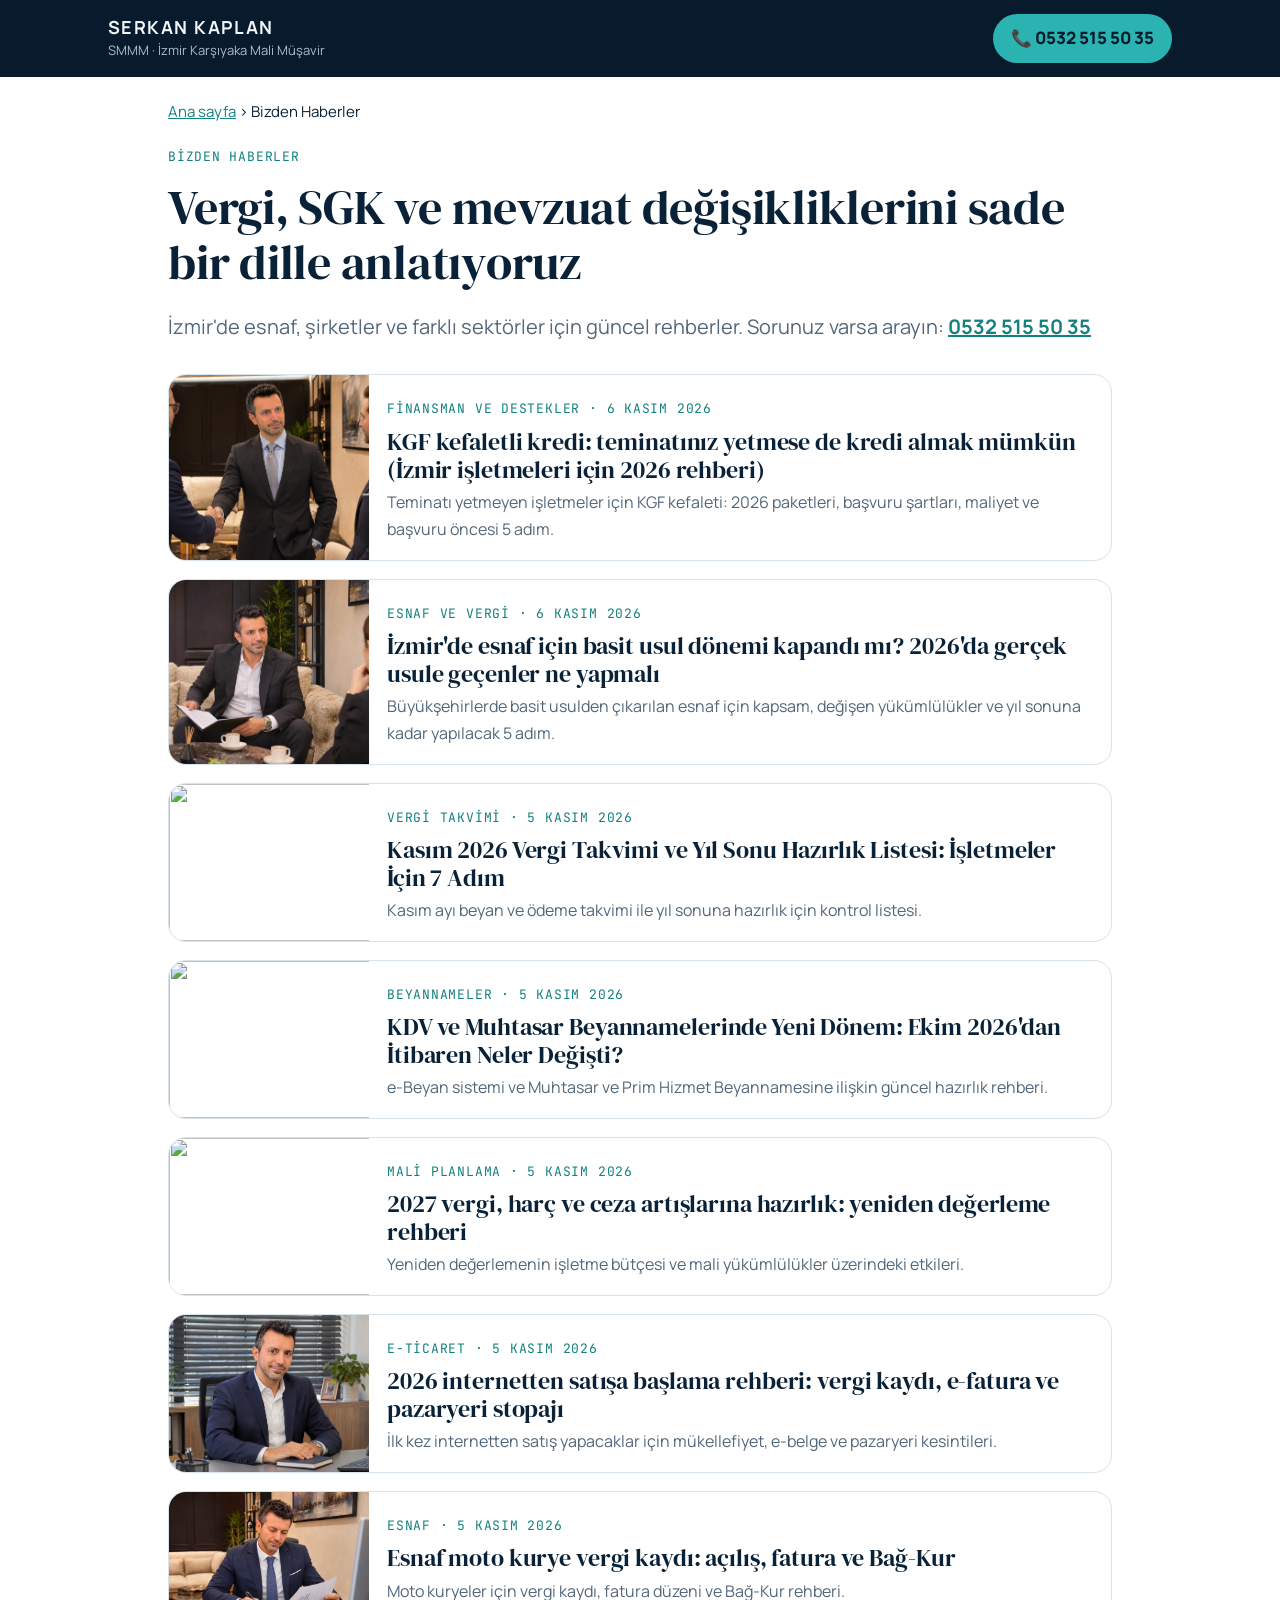
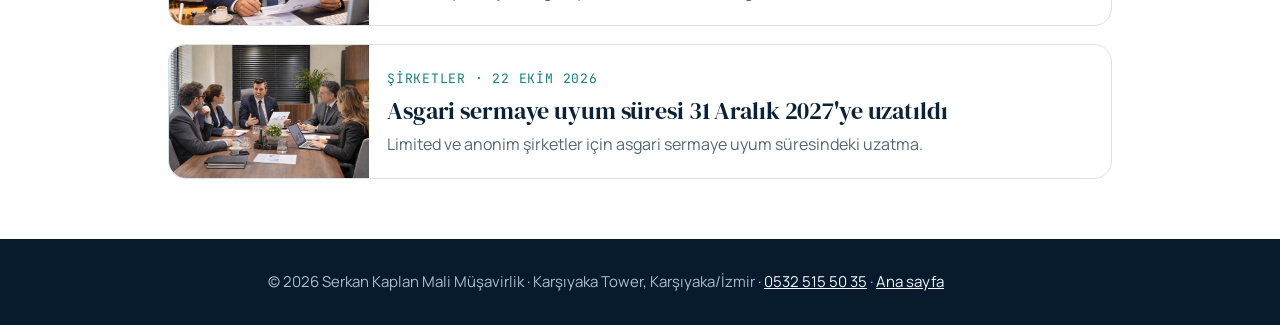
==== haberler/index.html @ acf25bf1 "Bizden Haberler: KGF kefaletli kredi yazısı, yazı üretici ve ana sayfa haber ızgarası otomasyonu Co-" ====
<!doctype html>
<html lang="tr">
<head>
<meta charset="utf-8">
<meta name="viewport" content="width=device-width,initial-scale=1">
<title>Bizden Haberler: Vergi, SGK ve Mevzuat Rehberleri | İzmir Mali Müşavir Serkan Kaplan</title>
<meta name="description" content="Karşıyaka mali müşavir SMMM Serkan Kaplan'dan esnaf, şirketler ve sektörler için güncel vergi, SGK ve mevzuat yazıları. Ücretsiz ön görüşme: 0532 515 50 35">
<link rel="canonical" href="https://smmmserkankaplan-cell.github.io/smmmserkankaplan/haberler/">
<meta name="robots" content="index,follow">
<meta name="theme-color" content="#071B2C">
<link rel="icon" href="../img/icon.png">
<link rel="preconnect" href="https://fonts.googleapis.com"><link rel="preconnect" href="https://fonts.gstatic.com" crossorigin>
<link rel="stylesheet" href="https://fonts.googleapis.com/css2?family=DM+Serif+Display&family=Manrope:wght@400;600;800&family=JetBrains+Mono:wght@400&display=swap">
<link rel="stylesheet" href="style.css">
</head>
<body>
<header class="top"><div class="wrap">
  <a class="brand" href="../"><b>SERKAN KAPLAN</b><small>SMMM · İzmir Karşıyaka Mali Müşavir</small></a>
  <a class="call" href="tel:+905325155035">📞 0532 515 50 35</a>
</div></header>
<main class="wrap" style="max-width:980px">
  <p style="margin-top:22px;font-size:15px"><a href="../">Ana sayfa</a> › Bizden Haberler</p>
  <span class="meta">Bizden Haberler</span>
  <h1>Vergi, SGK ve mevzuat değişikliklerini sade bir dille anlatıyoruz</h1>
  <p class="lead">İzmir'de esnaf, şirketler ve farklı sektörler için güncel rehberler. Sorunuz varsa arayın: <a href="tel:+905325155035"><b>0532 515 50 35</b></a></p>
<div class="list">
  <a class="card" href="kgf-kefaletli-kredi-izmir-isletmeler-2026.html"><img src="../img/haber-tokalasma.jpg" alt="" loading="lazy" width="1200" height="800"><div><span class="meta">Finansman ve destekler · <time datetime="2026-11-06">6 Kasım 2026</time></span><h3>KGF kefaletli kredi: teminatınız yetmese de kredi almak mümkün (İzmir işletmeleri için 2026 rehberi)</h3><p>Teminatı yetmeyen işletmeler için KGF kefaleti: 2026 paketleri, başvuru şartları, maliyet ve başvuru öncesi 5 adım.</p></div></a>
  <a class="card" href="basit-usulden-gercek-usule-gecis-izmir-esnaf-2026.html"><img src="../img/haber-gorusme.jpg" alt="" loading="lazy" width="1200" height="800"><div><span class="meta">Esnaf ve vergi · <time datetime="2026-11-06">6 Kasım 2026</time></span><h3>İzmir&#x27;de esnaf için basit usul dönemi kapandı mı? 2026&#x27;da gerçek usule geçenler ne yapmalı</h3><p>Büyükşehirlerde basit usulden çıkarılan esnaf için kapsam, değişen yükümlülükler ve yıl sonuna kadar yapılacak 5 adım.</p></div></a>
  <a class="card" href="https://serkan-kaplan.lemony-fern-1702.chatgpt.site/yazilar/kasim-2026-vergi-takvimi-ve-yil-sonu-hazirlik-listesi-isletmeler-icin-7-adim-ada47fbd"><img src="https://serkan-kaplan.lemony-fern-1702.chatgpt.site/media/cd315f5e-1f3e-420d-ad13-d73277f4f1a2.jpg" alt="" loading="lazy" width="1200" height="800"><div><span class="meta">Vergi takvimi · <time datetime="2026-11-05">5 Kasım 2026</time></span><h3>Kasım 2026 Vergi Takvimi ve Yıl Sonu Hazırlık Listesi: İşletmeler İçin 7 Adım</h3><p>Kasım ayı beyan ve ödeme takvimi ile yıl sonuna hazırlık için kontrol listesi.</p></div></a>
  <a class="card" href="https://serkan-kaplan.lemony-fern-1702.chatgpt.site/yazilar/kdv-ve-muhtasar-beyannamelerinde-yeni-donem-ekim-2026-dan-itibaren-neler-degisti-b9f0caa6"><img src="https://serkan-kaplan.lemony-fern-1702.chatgpt.site/media/d45f84fb-b38b-4aa1-bf8c-ce13a248f661.jpg" alt="" loading="lazy" width="1200" height="800"><div><span class="meta">Beyannameler · <time datetime="2026-11-05">5 Kasım 2026</time></span><h3>KDV ve Muhtasar Beyannamelerinde Yeni Dönem: Ekim 2026&#x27;dan İtibaren Neler Değişti?</h3><p>e-Beyan sistemi ve Muhtasar ve Prim Hizmet Beyannamesine ilişkin güncel hazırlık rehberi.</p></div></a>
  <a class="card" href="https://serkan-kaplan.lemony-fern-1702.chatgpt.site/yazilar/2027-yeniden-degerleme-orani-27-83-oldu-vergi-harc-ve-cezalar-ne-kadar-artacak-cea363b4"><img src="https://serkan-kaplan.lemony-fern-1702.chatgpt.site/media/0051a4a3-5d47-4f3e-8433-1bd12a31243c.jpg" alt="" loading="lazy" width="1200" height="800"><div><span class="meta">Mali planlama · <time datetime="2026-11-05">5 Kasım 2026</time></span><h3>2027 vergi, harç ve ceza artışlarına hazırlık: yeniden değerleme rehberi</h3><p>Yeniden değerlemenin işletme bütçesi ve mali yükümlülükler üzerindeki etkileri.</p></div></a>
  <a class="card" href="https://serkan-kaplan.lemony-fern-1702.chatgpt.site/yazilar/2026-internetten-satisa-baslama-rehberi-vergi-kaydi-e-fatura-ve-pazaryeri-stopaji-2ce5b54a"><img src="../img/haber-masa2.jpg" alt="" loading="lazy" width="1200" height="800"><div><span class="meta">E-ticaret · <time datetime="2026-11-05">5 Kasım 2026</time></span><h3>2026 internetten satışa başlama rehberi: vergi kaydı, e-fatura ve pazaryeri stopajı</h3><p>İlk kez internetten satış yapacaklar için mükellefiyet, e-belge ve pazaryeri kesintileri.</p></div></a>
  <a class="card" href="https://serkan-kaplan.lemony-fern-1702.chatgpt.site/yazilar/2026-esnaf-moto-kurye-vergi-kaydi-acilis-fatura-ve-bag-kur-rehberi-4e3a3efc"><img src="../img/haber-evrak.jpg" alt="" loading="lazy" width="1200" height="800"><div><span class="meta">Esnaf · <time datetime="2026-11-05">5 Kasım 2026</time></span><h3>Esnaf moto kurye vergi kaydı: açılış, fatura ve Bağ-Kur</h3><p>Moto kuryeler için vergi kaydı, fatura düzeni ve Bağ-Kur rehberi.</p></div></a>
  <a class="card" href="https://serkan-kaplan.lemony-fern-1702.chatgpt.site/yazilar/asgari-sermaye-uyum-suresi-31-aralik-2027-ye-uzatildi-272f8391"><img src="../img/haber-toplanti.jpg" alt="" loading="lazy" width="1200" height="800"><div><span class="meta">Şirketler · <time datetime="2026-10-22">22 Ekim 2026</time></span><h3>Asgari sermaye uyum süresi 31 Aralık 2027&#x27;ye uzatıldı</h3><p>Limited ve anonim şirketler için asgari sermaye uyum süresindeki uzatma.</p></div></a>
</div>
</main>
<footer><div class="wrap">© 2026 Serkan Kaplan Mali Müşavirlik · Karşıyaka Tower, Karşıyaka/İzmir · <a href="tel:+905325155035">0532 515 50 35</a> · <a href="../">Ana sayfa</a></div></footer>
</body>
</html>
---- haberler/style.css ----
:root{--navy:#071B2C;--navy-2:#0C2A44;--paper:#fff;--mist:#EEF3F7;--line:#D8E2EA;--ink:#0A2238;--ink-soft:#52677A;--on-navy:#F2F6FA;--on-navy-soft:#A9BDCD;--teal:#2BB3B1;--teal-deep:#14807F;--gold:#E1B65B;--f-display:"DM Serif Display",Georgia,serif;--f-body:"Manrope",system-ui,-apple-system,"Segoe UI",sans-serif;--f-mono:"JetBrains Mono",ui-monospace,Menlo,monospace;color-scheme:light}
*{box-sizing:border-box}body{margin:0;background:var(--paper);color:var(--ink);font-family:var(--f-body);font-size:18px;line-height:1.7;-webkit-font-smoothing:antialiased}
a{color:var(--teal-deep)}img{max-width:100%;display:block}
.wrap{max-width:780px;margin:0 auto;padding:0 18px}
.top{background:var(--navy);color:var(--on-navy)}
.top .wrap{max-width:1100px;display:flex;align-items:center;justify-content:space-between;gap:12px;padding-top:14px;padding-bottom:14px;flex-wrap:wrap}
.brand{color:var(--on-navy);text-decoration:none;line-height:1.2}.brand b{display:block;letter-spacing:.08em}.brand small{color:var(--on-navy-soft);font-size:13px}
.call{display:inline-flex;align-items:center;gap:8px;background:var(--teal);color:var(--navy);font-weight:800;text-decoration:none;padding:10px 18px;border-radius:999px;font-size:17px}
h1,h2,h3{font-family:var(--f-display);font-weight:400;line-height:1.15;letter-spacing:-.005em}
h1{font-size:clamp(32px,6vw,48px);margin:10px 0 18px}h2{font-size:28px;margin:40px 0 12px}
.meta{font-family:var(--f-mono);font-size:13px;color:var(--teal-deep);letter-spacing:.06em;text-transform:uppercase}
.lead{font-size:20px;color:var(--ink-soft)}
.cover{border-radius:20px;margin:28px 0;aspect-ratio:3/2;object-fit:cover;width:100%;height:auto}
ul,ol{padding-left:22px}li{margin:6px 0}
.cta{background:var(--navy);color:var(--on-navy);border-radius:22px;padding:28px;margin:44px 0}
.cta h2{margin-top:0;color:var(--on-navy)}.cta p{color:var(--on-navy-soft)}
.cta .phone{display:block;font-family:var(--f-display);font-size:clamp(32px,7vw,44px);color:var(--teal);text-decoration:none;margin:8px 0}
.cta .row{display:flex;gap:10px;flex-wrap:wrap;margin-top:14px}
.cta .row a{color:var(--navy);background:var(--teal);padding:12px 18px;border-radius:999px;font-weight:800;text-decoration:none}
.cta .row a.ghost{background:transparent;color:var(--on-navy);border:1px solid rgba(255,255,255,.3)}
.src{font-size:15px;color:var(--ink-soft);border-top:1px solid var(--line);padding-top:16px;margin-top:40px}
.list{display:grid;gap:18px;margin:30px 0}
.card{display:grid;grid-template-columns:200px 1fr;gap:18px;text-decoration:none;color:var(--ink);border:1px solid var(--line);border-radius:18px;overflow:hidden}
.card img{height:100%;object-fit:cover}.card div{padding:16px 16px 16px 0}.card h3{font-size:24px;margin:6px 0}.card p{margin:0;color:var(--ink-soft);font-size:16px}
@media(max-width:600px){.card{grid-template-columns:1fr}.card div{padding:0 16px 16px}.card img{aspect-ratio:3/2}}
footer{background:var(--navy);color:var(--on-navy-soft);padding:30px 0;margin-top:60px;font-size:15px}footer a{color:var(--on-navy)}
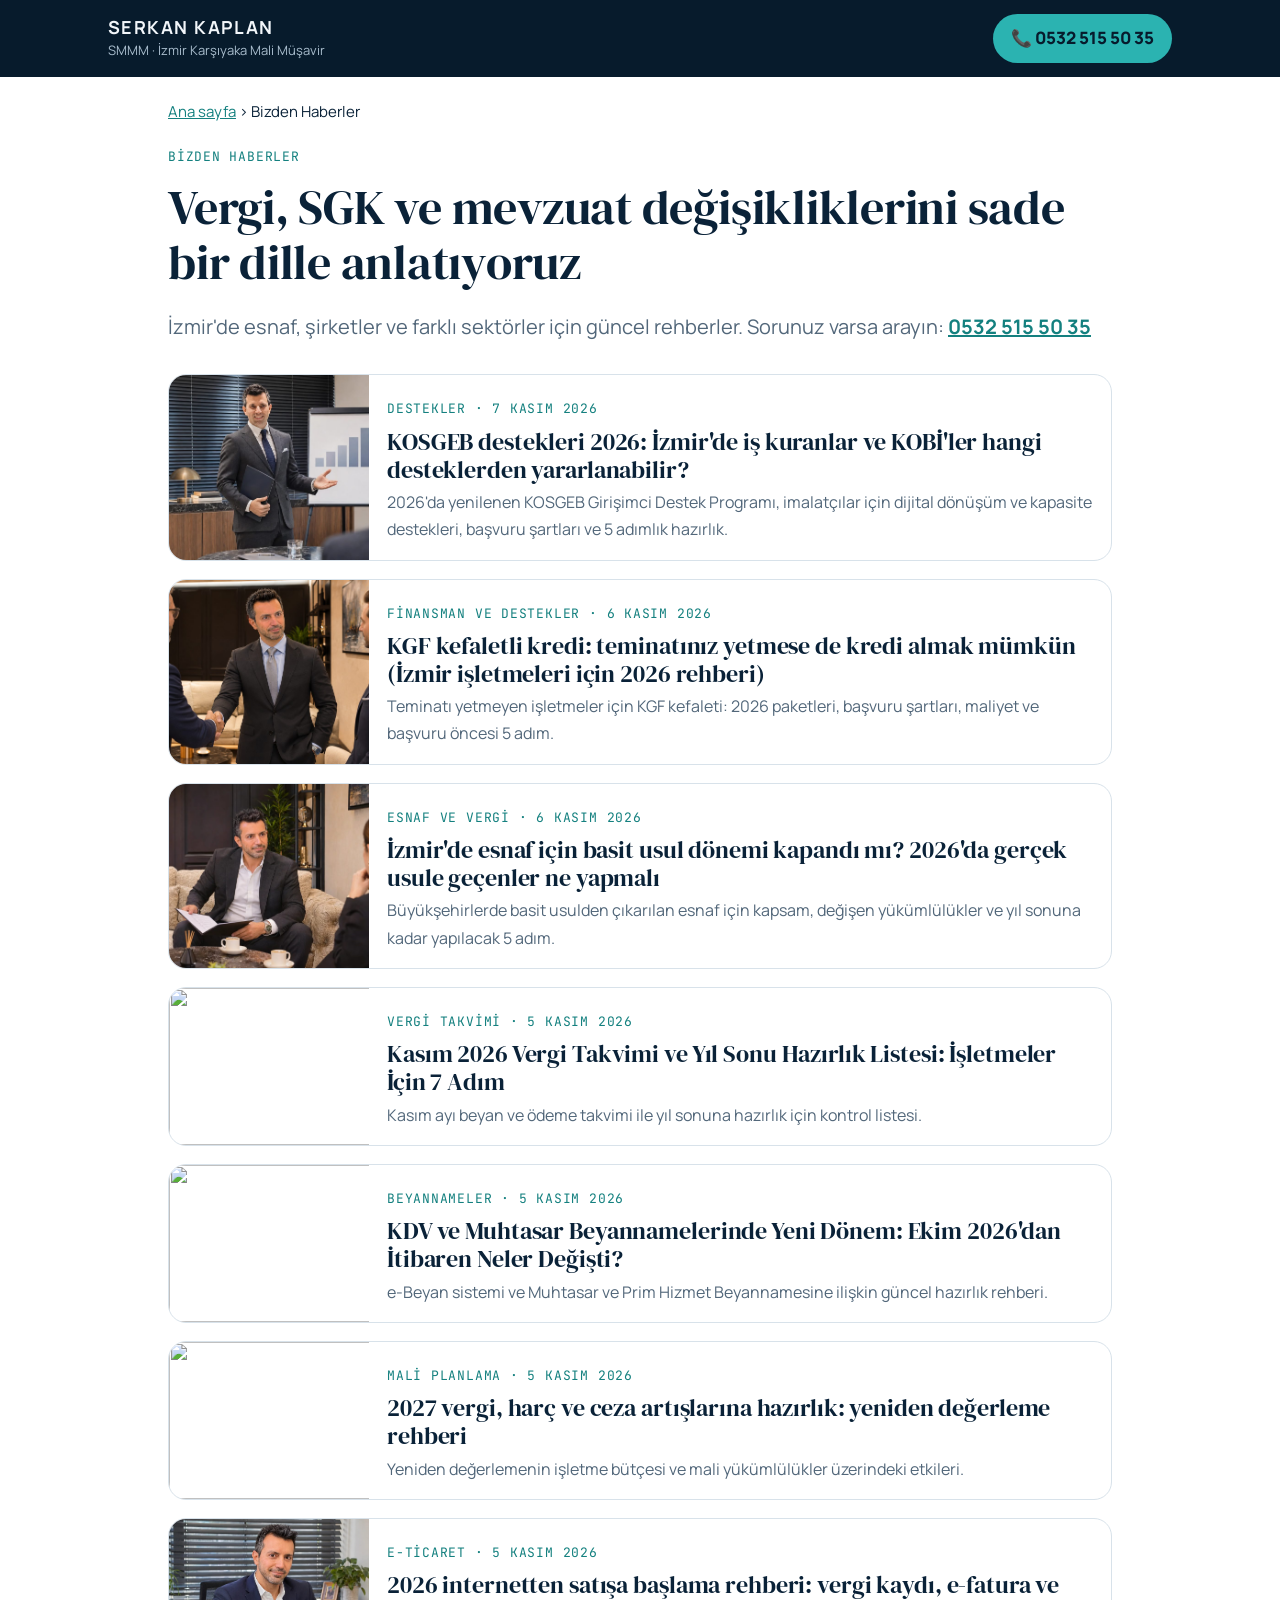
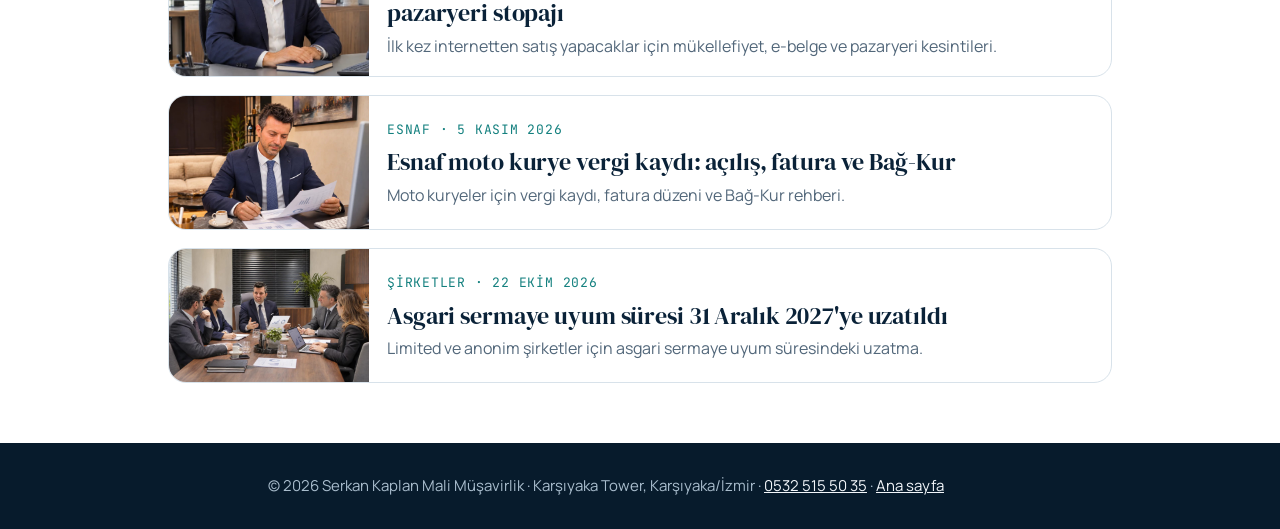
==== commit 5fd7c8b3: "Bizden Haberler: KOSGEB destekleri 2026 yazısı Co-Authored-By: Claude Opus 5.5 <noreply@anthropic.co" ====
--- a/haberler/index.html
+++ b/haberler/index.html
@@ -24,6 +24,7 @@
   <h1>Vergi, SGK ve mevzuat değişikliklerini sade bir dille anlatıyoruz</h1>
   <p class="lead">İzmir'de esnaf, şirketler ve farklı sektörler için güncel rehberler. Sorunuz varsa arayın: <a href="tel:+905325155035"><b>0532 515 50 35</b></a></p>
 <div class="list">
+  <a class="card" href="kosgeb-destekleri-2026-izmir-girisimci-kobi.html"><img src="../img/haber-anlatim.jpg" alt="" loading="lazy" width="1200" height="800"><div><span class="meta">Destekler · <time datetime="2026-11-07">7 Kasım 2026</time></span><h3>KOSGEB destekleri 2026: İzmir&#x27;de iş kuranlar ve KOBİ&#x27;ler hangi desteklerden yararlanabilir?</h3><p>2026&#x27;da yenilenen KOSGEB Girişimci Destek Programı, imalatçılar için dijital dönüşüm ve kapasite destekleri, başvuru şartları ve 5 adımlık hazırlık.</p></div></a>
   <a class="card" href="kgf-kefaletli-kredi-izmir-isletmeler-2026.html"><img src="../img/haber-tokalasma.jpg" alt="" loading="lazy" width="1200" height="800"><div><span class="meta">Finansman ve destekler · <time datetime="2026-11-06">6 Kasım 2026</time></span><h3>KGF kefaletli kredi: teminatınız yetmese de kredi almak mümkün (İzmir işletmeleri için 2026 rehberi)</h3><p>Teminatı yetmeyen işletmeler için KGF kefaleti: 2026 paketleri, başvuru şartları, maliyet ve başvuru öncesi 5 adım.</p></div></a>
   <a class="card" href="basit-usulden-gercek-usule-gecis-izmir-esnaf-2026.html"><img src="../img/haber-gorusme.jpg" alt="" loading="lazy" width="1200" height="800"><div><span class="meta">Esnaf ve vergi · <time datetime="2026-11-06">6 Kasım 2026</time></span><h3>İzmir&#x27;de esnaf için basit usul dönemi kapandı mı? 2026&#x27;da gerçek usule geçenler ne yapmalı</h3><p>Büyükşehirlerde basit usulden çıkarılan esnaf için kapsam, değişen yükümlülükler ve yıl sonuna kadar yapılacak 5 adım.</p></div></a>
   <a class="card" href="https://serkan-kaplan.lemony-fern-1702.chatgpt.site/yazilar/kasim-2026-vergi-takvimi-ve-yil-sonu-hazirlik-listesi-isletmeler-icin-7-adim-ada47fbd"><img src="https://serkan-kaplan.lemony-fern-1702.chatgpt.site/media/cd315f5e-1f3e-420d-ad13-d73277f4f1a2.jpg" alt="" loading="lazy" width="1200" height="800"><div><span class="meta">Vergi takvimi · <time datetime="2026-11-05">5 Kasım 2026</time></span><h3>Kasım 2026 Vergi Takvimi ve Yıl Sonu Hazırlık Listesi: İşletmeler İçin 7 Adım</h3><p>Kasım ayı beyan ve ödeme takvimi ile yıl sonuna hazırlık için kontrol listesi.</p></div></a>
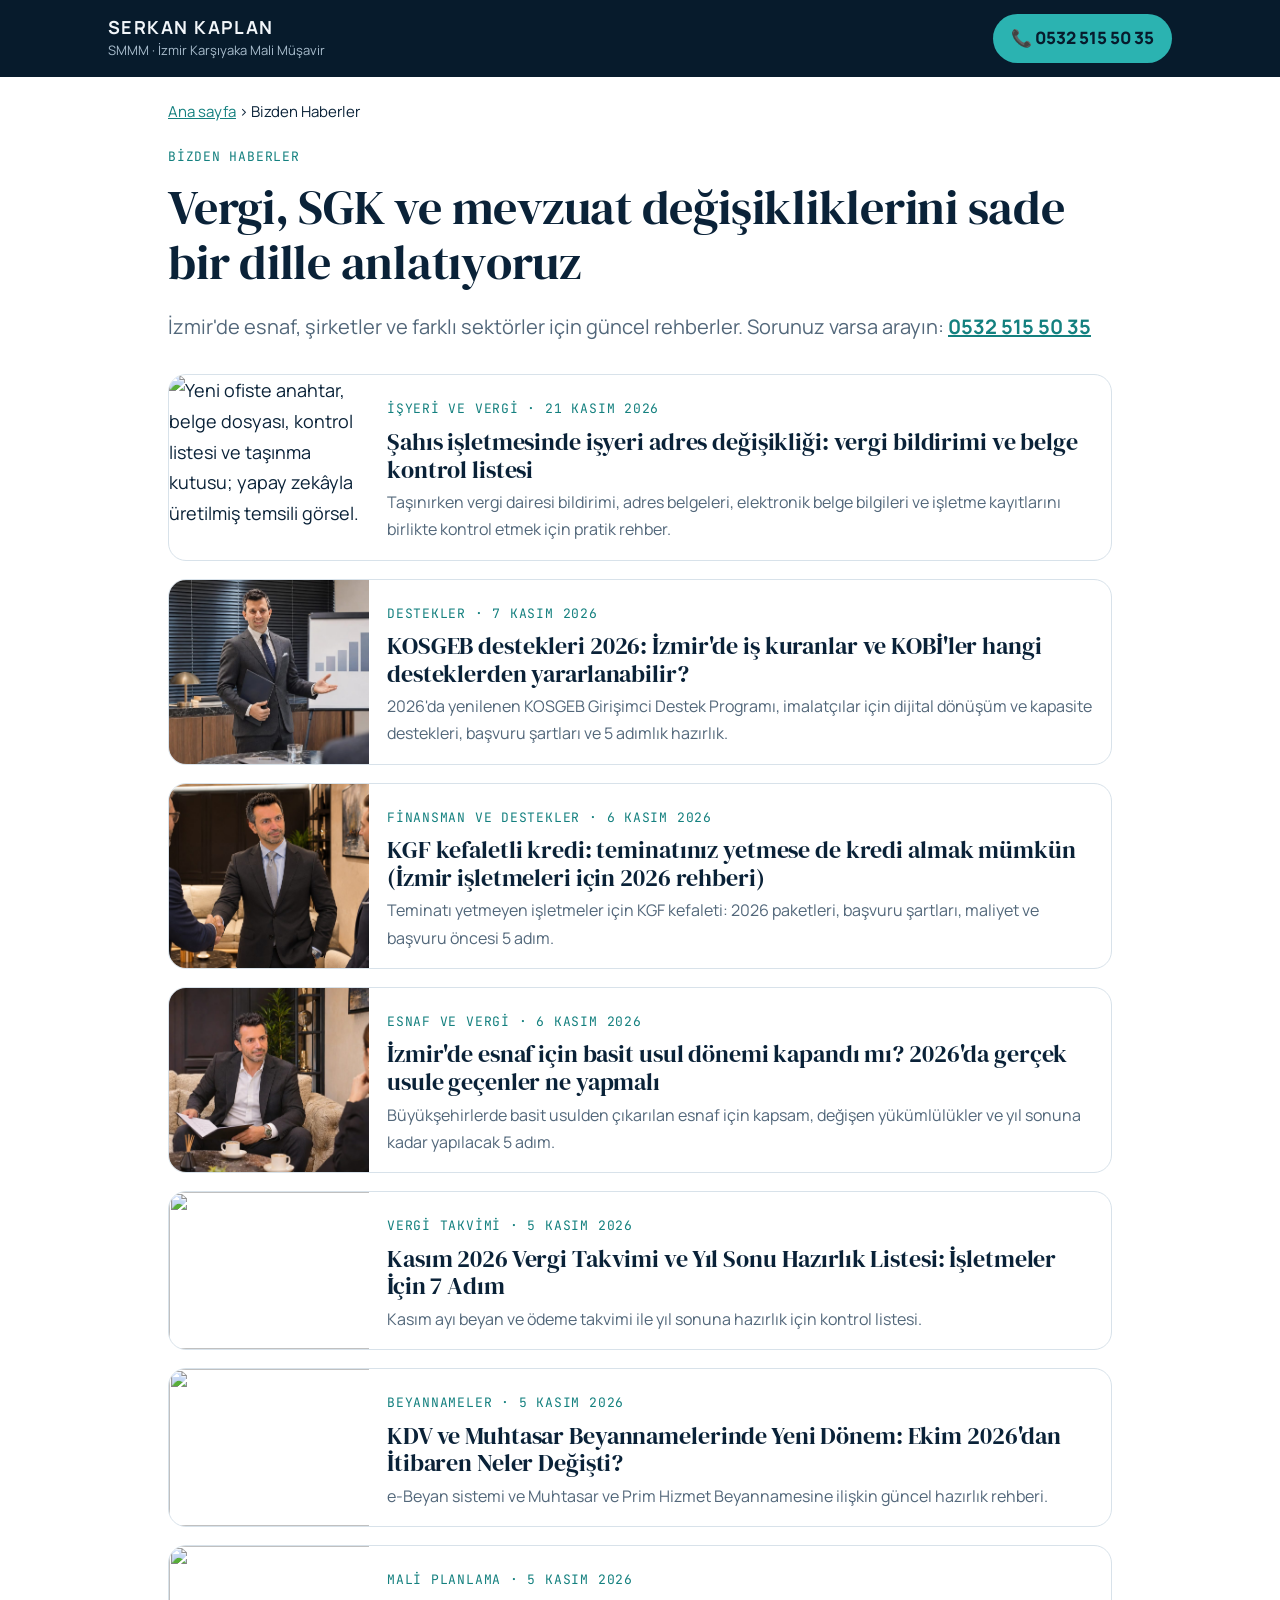
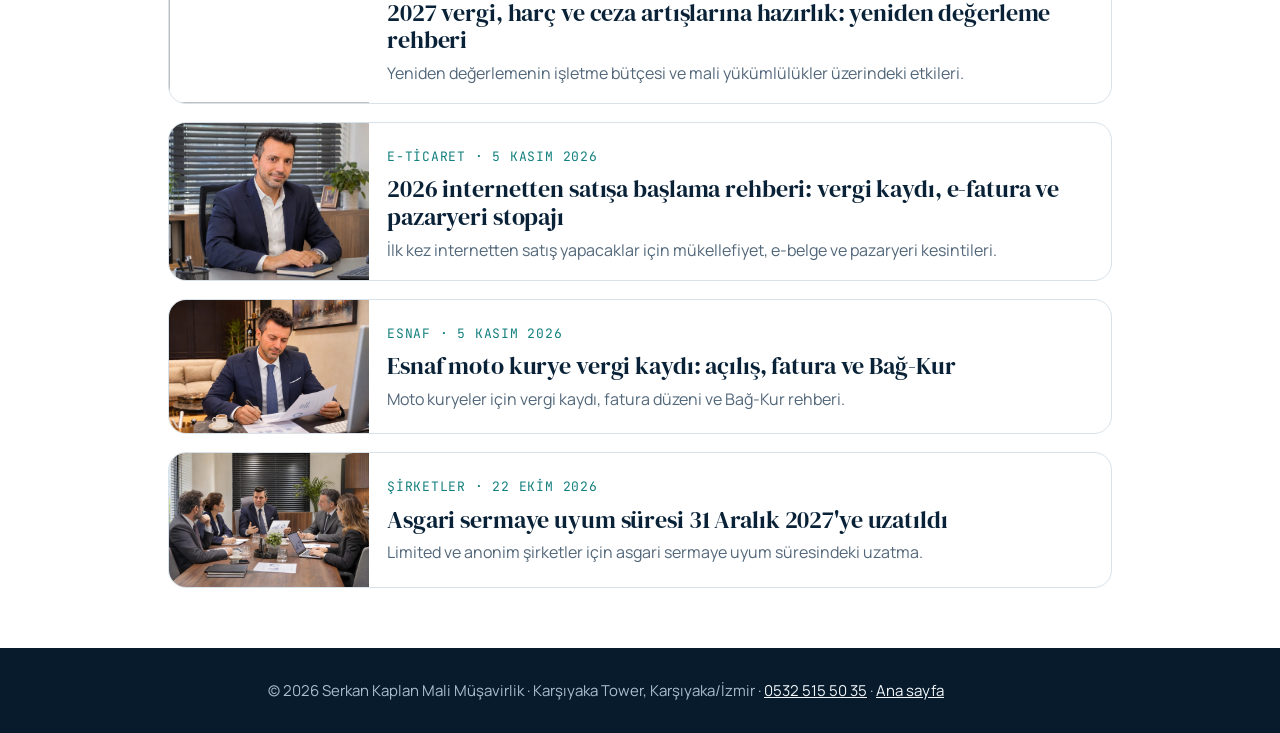
==== commit d86af290: "Bizden Haberler: işyeri adres değişikliği rehberi ve açıklayıcı görsel kartı" ====
--- a/haberler/index.html
+++ b/haberler/index.html
@@ -24,6 +24,7 @@
   <h1>Vergi, SGK ve mevzuat değişikliklerini sade bir dille anlatıyoruz</h1>
   <p class="lead">İzmir'de esnaf, şirketler ve farklı sektörler için güncel rehberler. Sorunuz varsa arayın: <a href="tel:+905325155035"><b>0532 515 50 35</b></a></p>
 <div class="list">
+  <a class="card" href="https://serkan-kaplan.lemony-fern-1702.chatgpt.site/yazilar/sahis-isletmesinde-isyeri-adres-degisikligi-vergi-bildirimi-ve-belge-kontrol-listesi-6ce2bd95"><img src="https://serkan-kaplan.lemony-fern-1702.chatgpt.site/media/a481dff3-4926-4023-a026-63619287bc57.png" alt="Yeni ofiste anahtar, belge dosyası, kontrol listesi ve taşınma kutusu; yapay zekâyla üretilmiş temsili görsel." loading="lazy" width="1200" height="800"><div><span class="meta">İşyeri ve vergi · <time datetime="2026-11-21">21 Kasım 2026</time></span><h3>Şahıs işletmesinde işyeri adres değişikliği: vergi bildirimi ve belge kontrol listesi</h3><p>Taşınırken vergi dairesi bildirimi, adres belgeleri, elektronik belge bilgileri ve işletme kayıtlarını birlikte kontrol etmek için pratik rehber.</p></div></a>
   <a class="card" href="kosgeb-destekleri-2026-izmir-girisimci-kobi.html"><img src="../img/haber-anlatim.jpg" alt="" loading="lazy" width="1200" height="800"><div><span class="meta">Destekler · <time datetime="2026-11-07">7 Kasım 2026</time></span><h3>KOSGEB destekleri 2026: İzmir&#x27;de iş kuranlar ve KOBİ&#x27;ler hangi desteklerden yararlanabilir?</h3><p>2026&#x27;da yenilenen KOSGEB Girişimci Destek Programı, imalatçılar için dijital dönüşüm ve kapasite destekleri, başvuru şartları ve 5 adımlık hazırlık.</p></div></a>
   <a class="card" href="kgf-kefaletli-kredi-izmir-isletmeler-2026.html"><img src="../img/haber-tokalasma.jpg" alt="" loading="lazy" width="1200" height="800"><div><span class="meta">Finansman ve destekler · <time datetime="2026-11-06">6 Kasım 2026</time></span><h3>KGF kefaletli kredi: teminatınız yetmese de kredi almak mümkün (İzmir işletmeleri için 2026 rehberi)</h3><p>Teminatı yetmeyen işletmeler için KGF kefaleti: 2026 paketleri, başvuru şartları, maliyet ve başvuru öncesi 5 adım.</p></div></a>
   <a class="card" href="basit-usulden-gercek-usule-gecis-izmir-esnaf-2026.html"><img src="../img/haber-gorusme.jpg" alt="" loading="lazy" width="1200" height="800"><div><span class="meta">Esnaf ve vergi · <time datetime="2026-11-06">6 Kasım 2026</time></span><h3>İzmir&#x27;de esnaf için basit usul dönemi kapandı mı? 2026&#x27;da gerçek usule geçenler ne yapmalı</h3><p>Büyükşehirlerde basit usulden çıkarılan esnaf için kapsam, değişen yükümlülükler ve yıl sonuna kadar yapılacak 5 adım.</p></div></a>
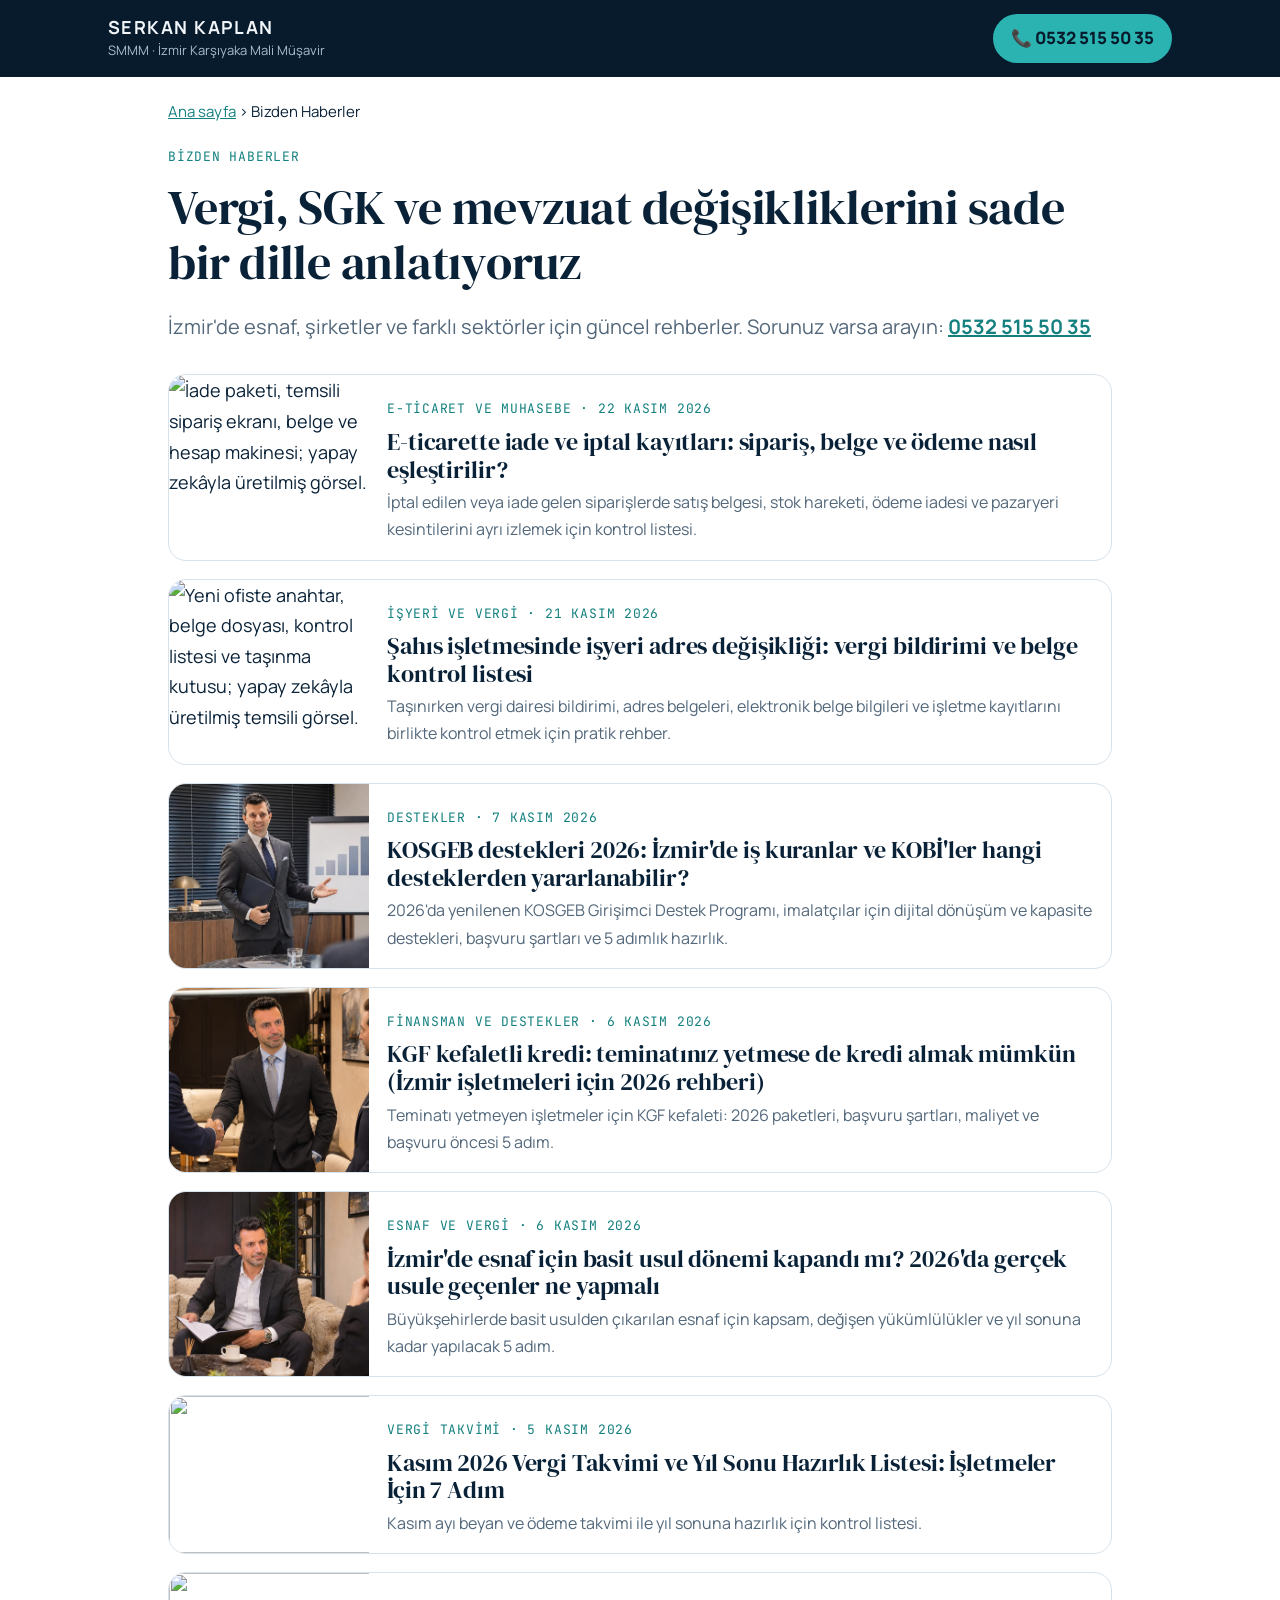
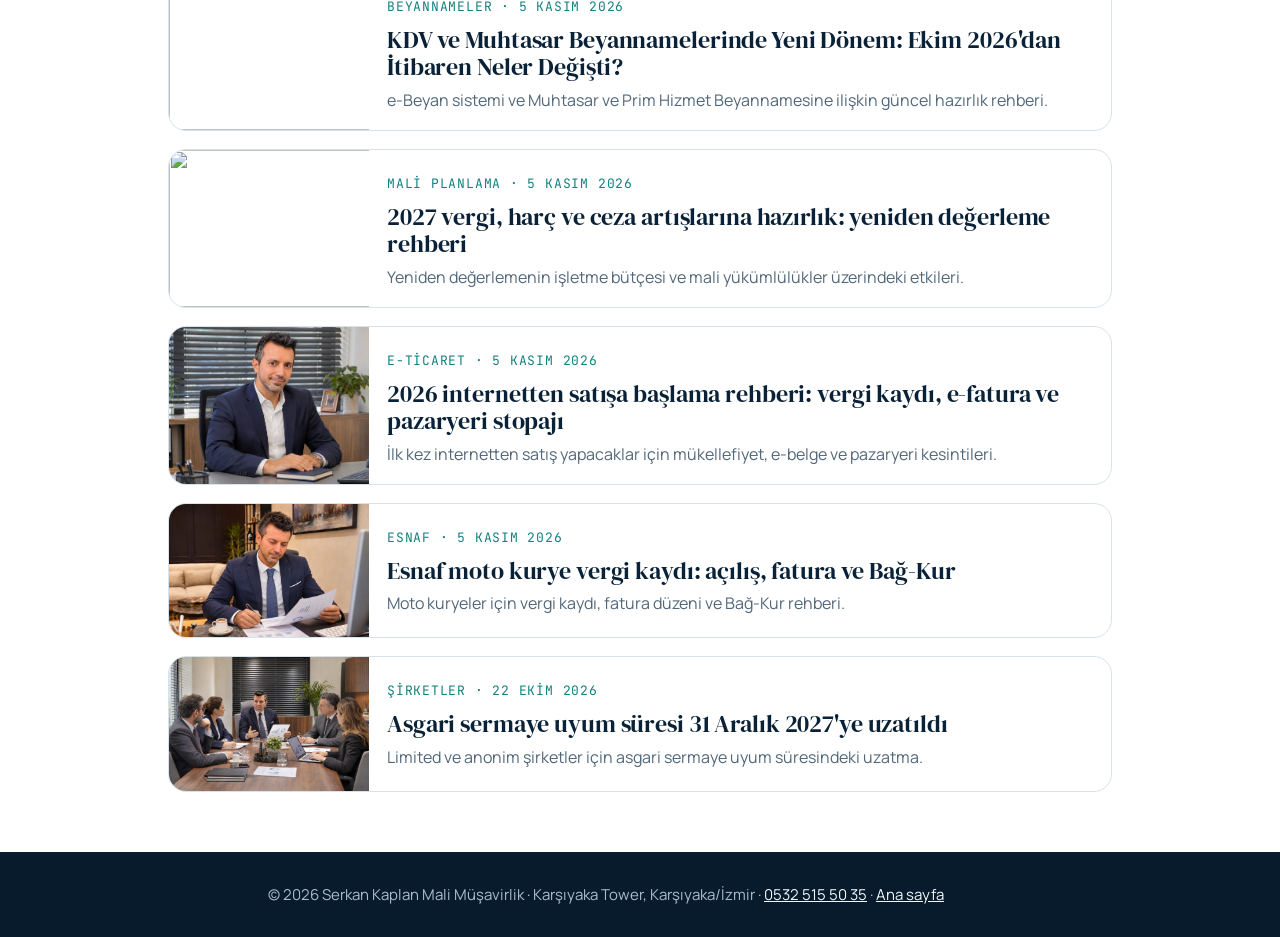
==== commit cfd211bd: "Bizden Haberler: e-ticarette iade ve iptal kayıtları rehber kartı" ====
--- a/haberler/index.html
+++ b/haberler/index.html
@@ -24,6 +24,7 @@
   <h1>Vergi, SGK ve mevzuat değişikliklerini sade bir dille anlatıyoruz</h1>
   <p class="lead">İzmir'de esnaf, şirketler ve farklı sektörler için güncel rehberler. Sorunuz varsa arayın: <a href="tel:+905325155035"><b>0532 515 50 35</b></a></p>
 <div class="list">
+  <a class="card" href="https://serkan-kaplan.lemony-fern-1702.chatgpt.site/yazilar/e-ticarette-iade-ve-iptal-kayitlari-siparis-belge-ve-odeme-nasil-eslestirilir-05802446"><img src="https://serkan-kaplan.lemony-fern-1702.chatgpt.site/media/89c95259-2755-4968-913d-73de9b656b07.png" alt="İade paketi, temsili sipariş ekranı, belge ve hesap makinesi; yapay zekâyla üretilmiş görsel." loading="lazy" width="1200" height="800"><div><span class="meta">E-ticaret ve muhasebe · <time datetime="2026-11-22">22 Kasım 2026</time></span><h3>E-ticarette iade ve iptal kayıtları: sipariş, belge ve ödeme nasıl eşleştirilir?</h3><p>İptal edilen veya iade gelen siparişlerde satış belgesi, stok hareketi, ödeme iadesi ve pazaryeri kesintilerini ayrı izlemek için kontrol listesi.</p></div></a>
   <a class="card" href="https://serkan-kaplan.lemony-fern-1702.chatgpt.site/yazilar/sahis-isletmesinde-isyeri-adres-degisikligi-vergi-bildirimi-ve-belge-kontrol-listesi-6ce2bd95"><img src="https://serkan-kaplan.lemony-fern-1702.chatgpt.site/media/a481dff3-4926-4023-a026-63619287bc57.png" alt="Yeni ofiste anahtar, belge dosyası, kontrol listesi ve taşınma kutusu; yapay zekâyla üretilmiş temsili görsel." loading="lazy" width="1200" height="800"><div><span class="meta">İşyeri ve vergi · <time datetime="2026-11-21">21 Kasım 2026</time></span><h3>Şahıs işletmesinde işyeri adres değişikliği: vergi bildirimi ve belge kontrol listesi</h3><p>Taşınırken vergi dairesi bildirimi, adres belgeleri, elektronik belge bilgileri ve işletme kayıtlarını birlikte kontrol etmek için pratik rehber.</p></div></a>
   <a class="card" href="kosgeb-destekleri-2026-izmir-girisimci-kobi.html"><img src="../img/haber-anlatim.jpg" alt="" loading="lazy" width="1200" height="800"><div><span class="meta">Destekler · <time datetime="2026-11-07">7 Kasım 2026</time></span><h3>KOSGEB destekleri 2026: İzmir&#x27;de iş kuranlar ve KOBİ&#x27;ler hangi desteklerden yararlanabilir?</h3><p>2026&#x27;da yenilenen KOSGEB Girişimci Destek Programı, imalatçılar için dijital dönüşüm ve kapasite destekleri, başvuru şartları ve 5 adımlık hazırlık.</p></div></a>
   <a class="card" href="kgf-kefaletli-kredi-izmir-isletmeler-2026.html"><img src="../img/haber-tokalasma.jpg" alt="" loading="lazy" width="1200" height="800"><div><span class="meta">Finansman ve destekler · <time datetime="2026-11-06">6 Kasım 2026</time></span><h3>KGF kefaletli kredi: teminatınız yetmese de kredi almak mümkün (İzmir işletmeleri için 2026 rehberi)</h3><p>Teminatı yetmeyen işletmeler için KGF kefaleti: 2026 paketleri, başvuru şartları, maliyet ve başvuru öncesi 5 adım.</p></div></a>
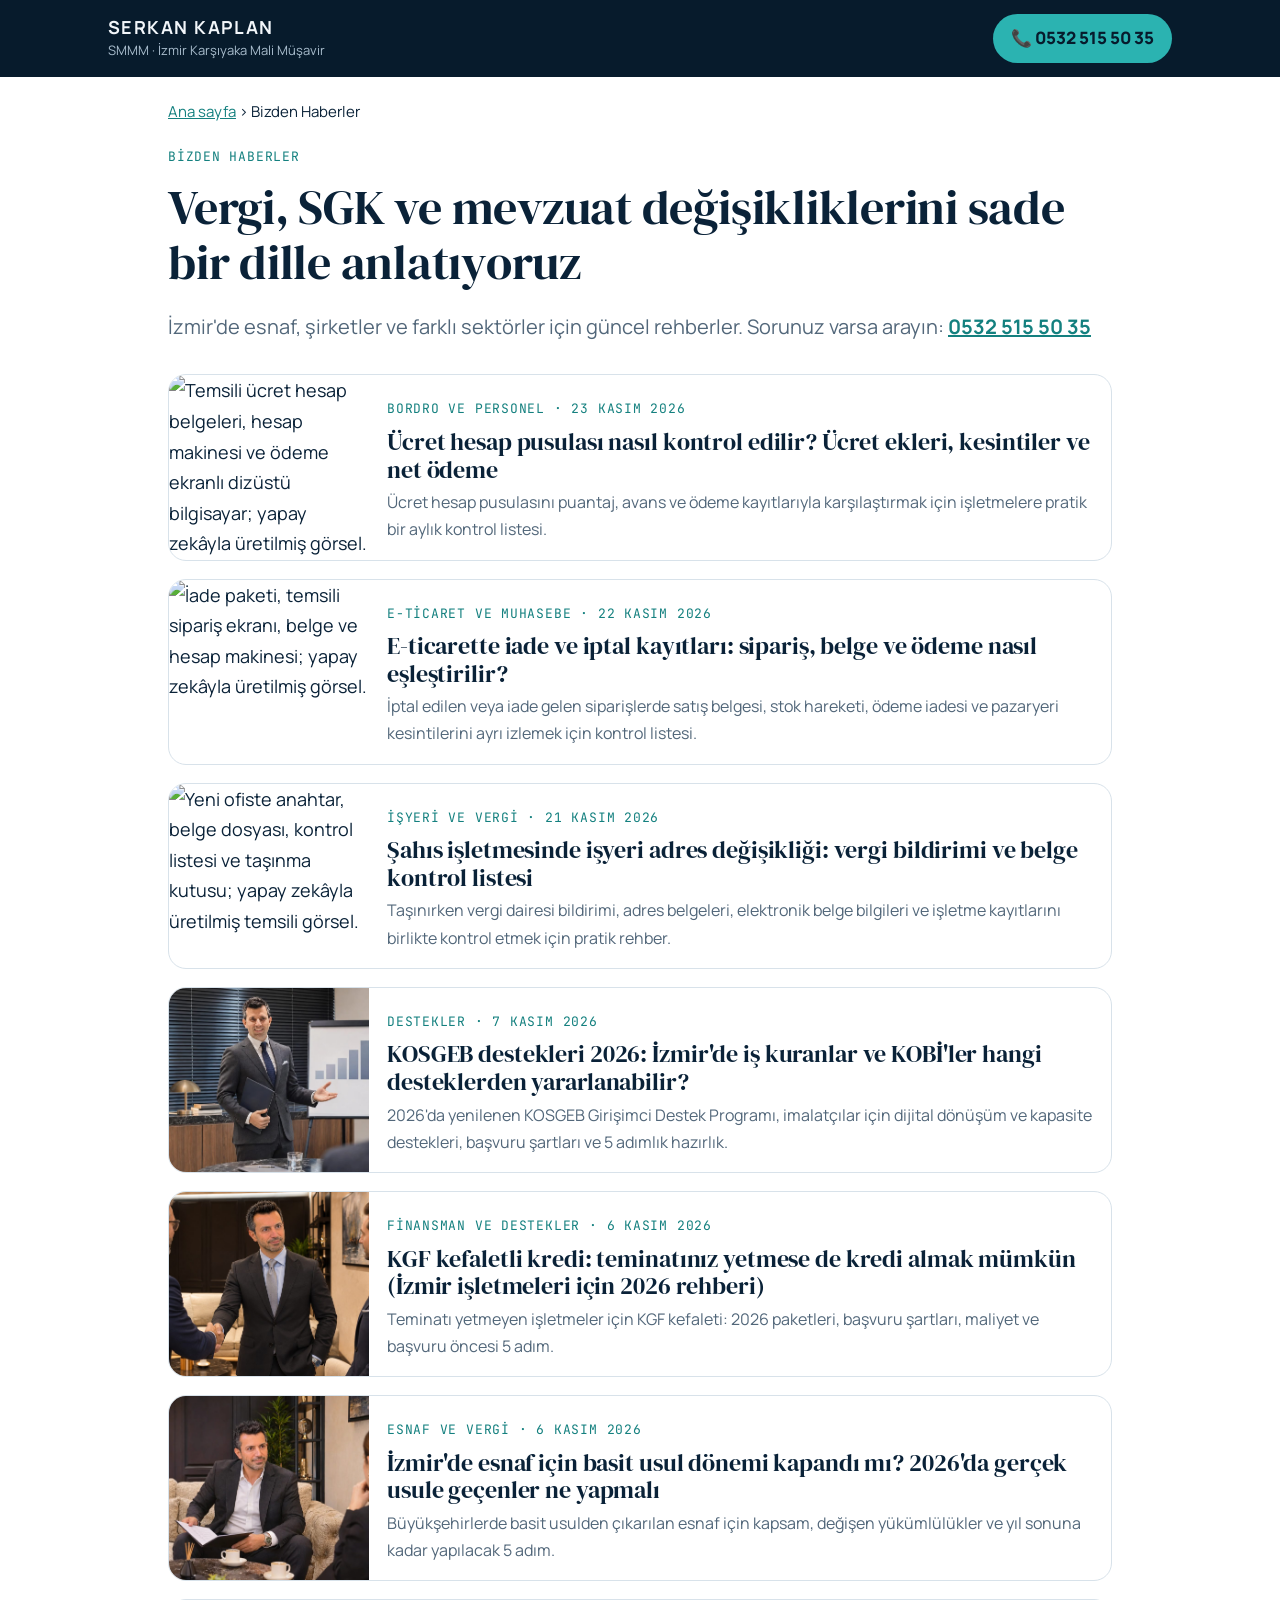
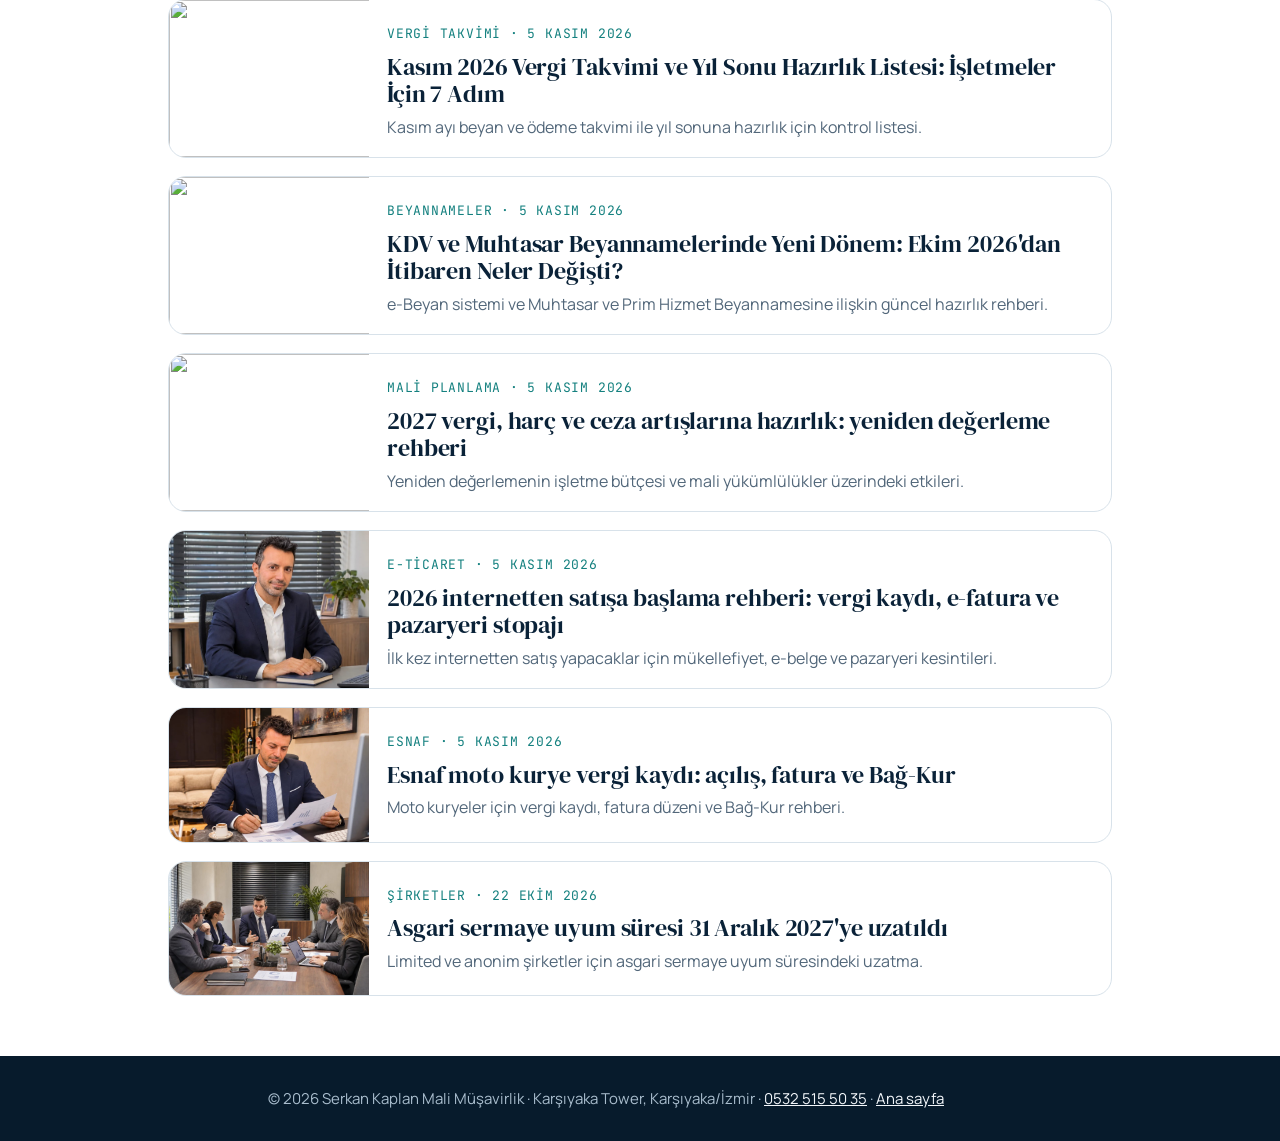
==== commit f5f2fcb5: "Bizden Haberler: ücret hesap pusulası kontrol rehber kartı" ====
--- a/haberler/index.html
+++ b/haberler/index.html
@@ -24,6 +24,7 @@
   <h1>Vergi, SGK ve mevzuat değişikliklerini sade bir dille anlatıyoruz</h1>
   <p class="lead">İzmir'de esnaf, şirketler ve farklı sektörler için güncel rehberler. Sorunuz varsa arayın: <a href="tel:+905325155035"><b>0532 515 50 35</b></a></p>
 <div class="list">
+  <a class="card" href="https://serkan-kaplan.lemony-fern-1702.chatgpt.site/yazilar/ucret-hesap-pusulasi-nasil-kontrol-edilir-ucret-ekleri-kesintiler-ve-net-odeme-56c072bb"><img src="https://serkan-kaplan.lemony-fern-1702.chatgpt.site/media/74ca449f-51fe-4b14-890d-4d8e20f44eb4.png" alt="Temsili ücret hesap belgeleri, hesap makinesi ve ödeme ekranlı dizüstü bilgisayar; yapay zekâyla üretilmiş görsel." loading="lazy" width="1200" height="800"><div><span class="meta">Bordro ve personel · <time datetime="2026-11-23">23 Kasım 2026</time></span><h3>Ücret hesap pusulası nasıl kontrol edilir? Ücret ekleri, kesintiler ve net ödeme</h3><p>Ücret hesap pusulasını puantaj, avans ve ödeme kayıtlarıyla karşılaştırmak için işletmelere pratik bir aylık kontrol listesi.</p></div></a>
   <a class="card" href="https://serkan-kaplan.lemony-fern-1702.chatgpt.site/yazilar/e-ticarette-iade-ve-iptal-kayitlari-siparis-belge-ve-odeme-nasil-eslestirilir-05802446"><img src="https://serkan-kaplan.lemony-fern-1702.chatgpt.site/media/89c95259-2755-4968-913d-73de9b656b07.png" alt="İade paketi, temsili sipariş ekranı, belge ve hesap makinesi; yapay zekâyla üretilmiş görsel." loading="lazy" width="1200" height="800"><div><span class="meta">E-ticaret ve muhasebe · <time datetime="2026-11-22">22 Kasım 2026</time></span><h3>E-ticarette iade ve iptal kayıtları: sipariş, belge ve ödeme nasıl eşleştirilir?</h3><p>İptal edilen veya iade gelen siparişlerde satış belgesi, stok hareketi, ödeme iadesi ve pazaryeri kesintilerini ayrı izlemek için kontrol listesi.</p></div></a>
   <a class="card" href="https://serkan-kaplan.lemony-fern-1702.chatgpt.site/yazilar/sahis-isletmesinde-isyeri-adres-degisikligi-vergi-bildirimi-ve-belge-kontrol-listesi-6ce2bd95"><img src="https://serkan-kaplan.lemony-fern-1702.chatgpt.site/media/a481dff3-4926-4023-a026-63619287bc57.png" alt="Yeni ofiste anahtar, belge dosyası, kontrol listesi ve taşınma kutusu; yapay zekâyla üretilmiş temsili görsel." loading="lazy" width="1200" height="800"><div><span class="meta">İşyeri ve vergi · <time datetime="2026-11-21">21 Kasım 2026</time></span><h3>Şahıs işletmesinde işyeri adres değişikliği: vergi bildirimi ve belge kontrol listesi</h3><p>Taşınırken vergi dairesi bildirimi, adres belgeleri, elektronik belge bilgileri ve işletme kayıtlarını birlikte kontrol etmek için pratik rehber.</p></div></a>
   <a class="card" href="kosgeb-destekleri-2026-izmir-girisimci-kobi.html"><img src="../img/haber-anlatim.jpg" alt="" loading="lazy" width="1200" height="800"><div><span class="meta">Destekler · <time datetime="2026-11-07">7 Kasım 2026</time></span><h3>KOSGEB destekleri 2026: İzmir&#x27;de iş kuranlar ve KOBİ&#x27;ler hangi desteklerden yararlanabilir?</h3><p>2026&#x27;da yenilenen KOSGEB Girişimci Destek Programı, imalatçılar için dijital dönüşüm ve kapasite destekleri, başvuru şartları ve 5 adımlık hazırlık.</p></div></a>
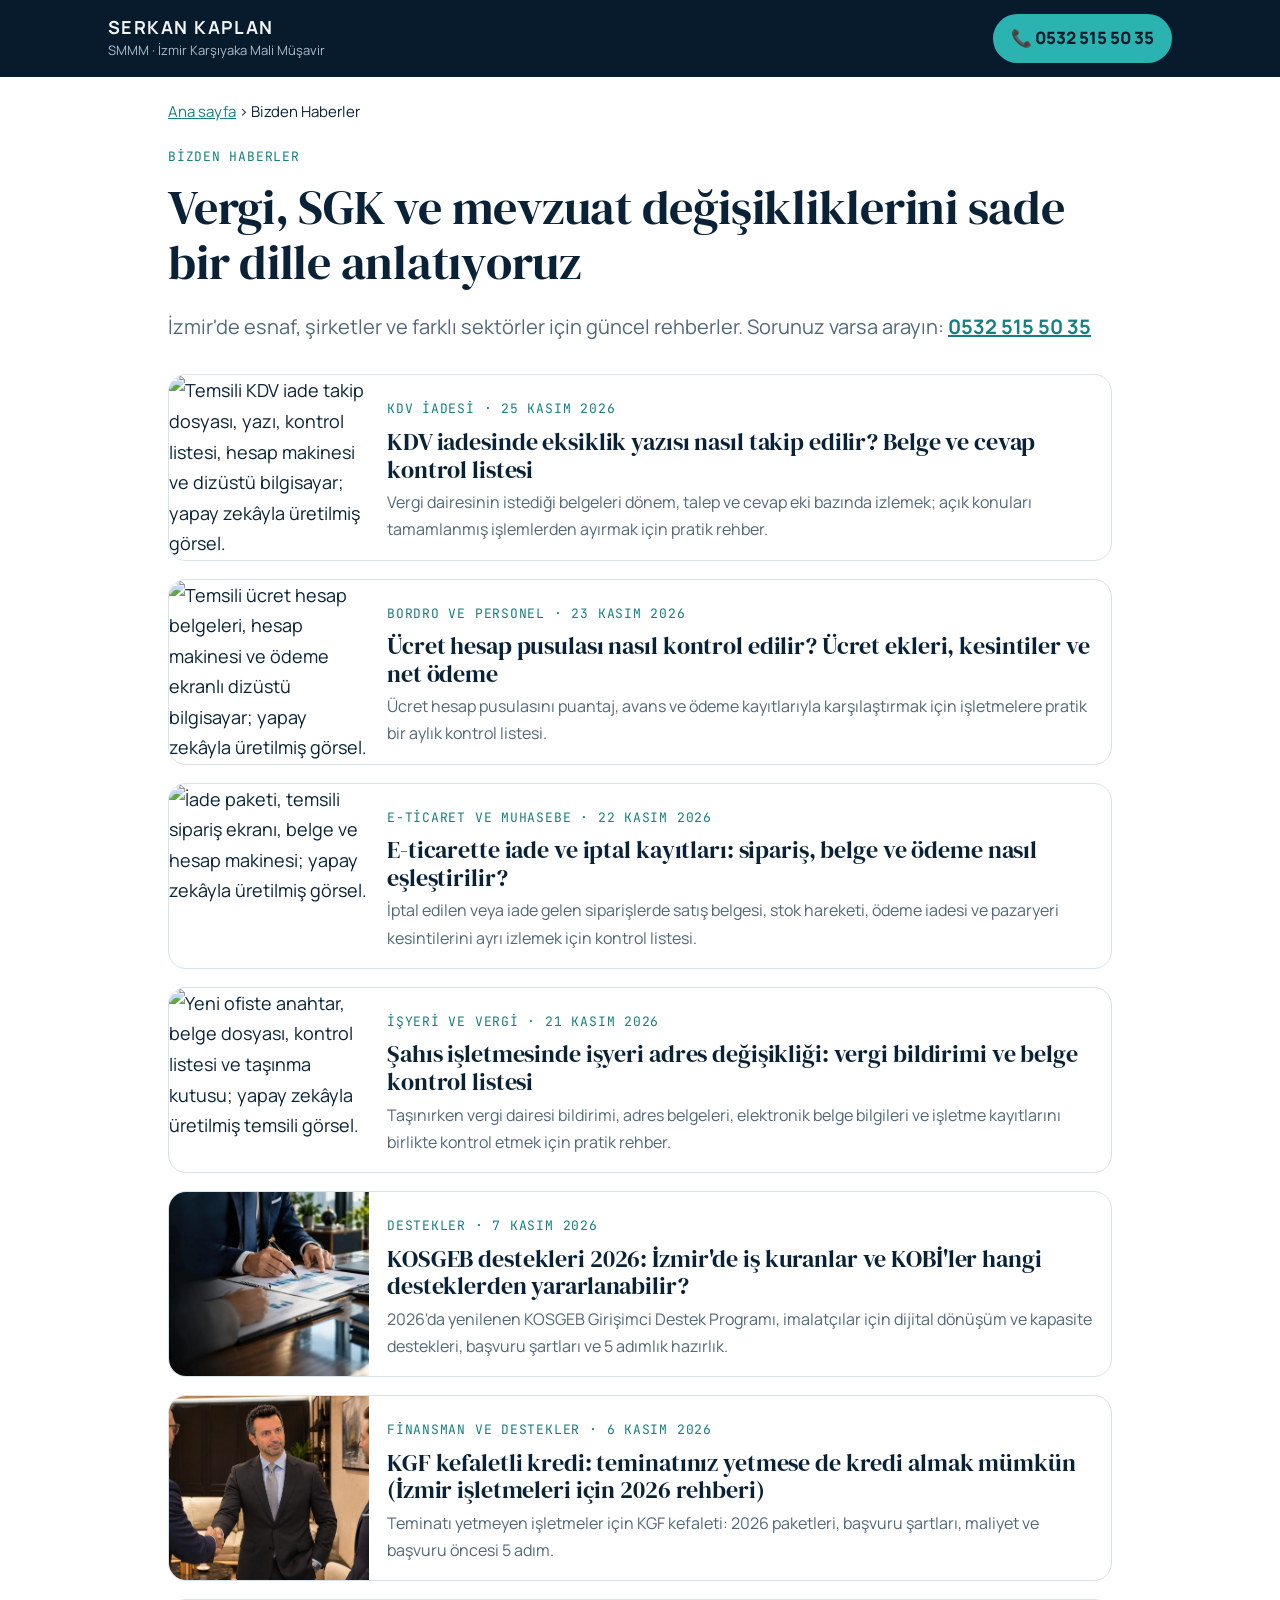
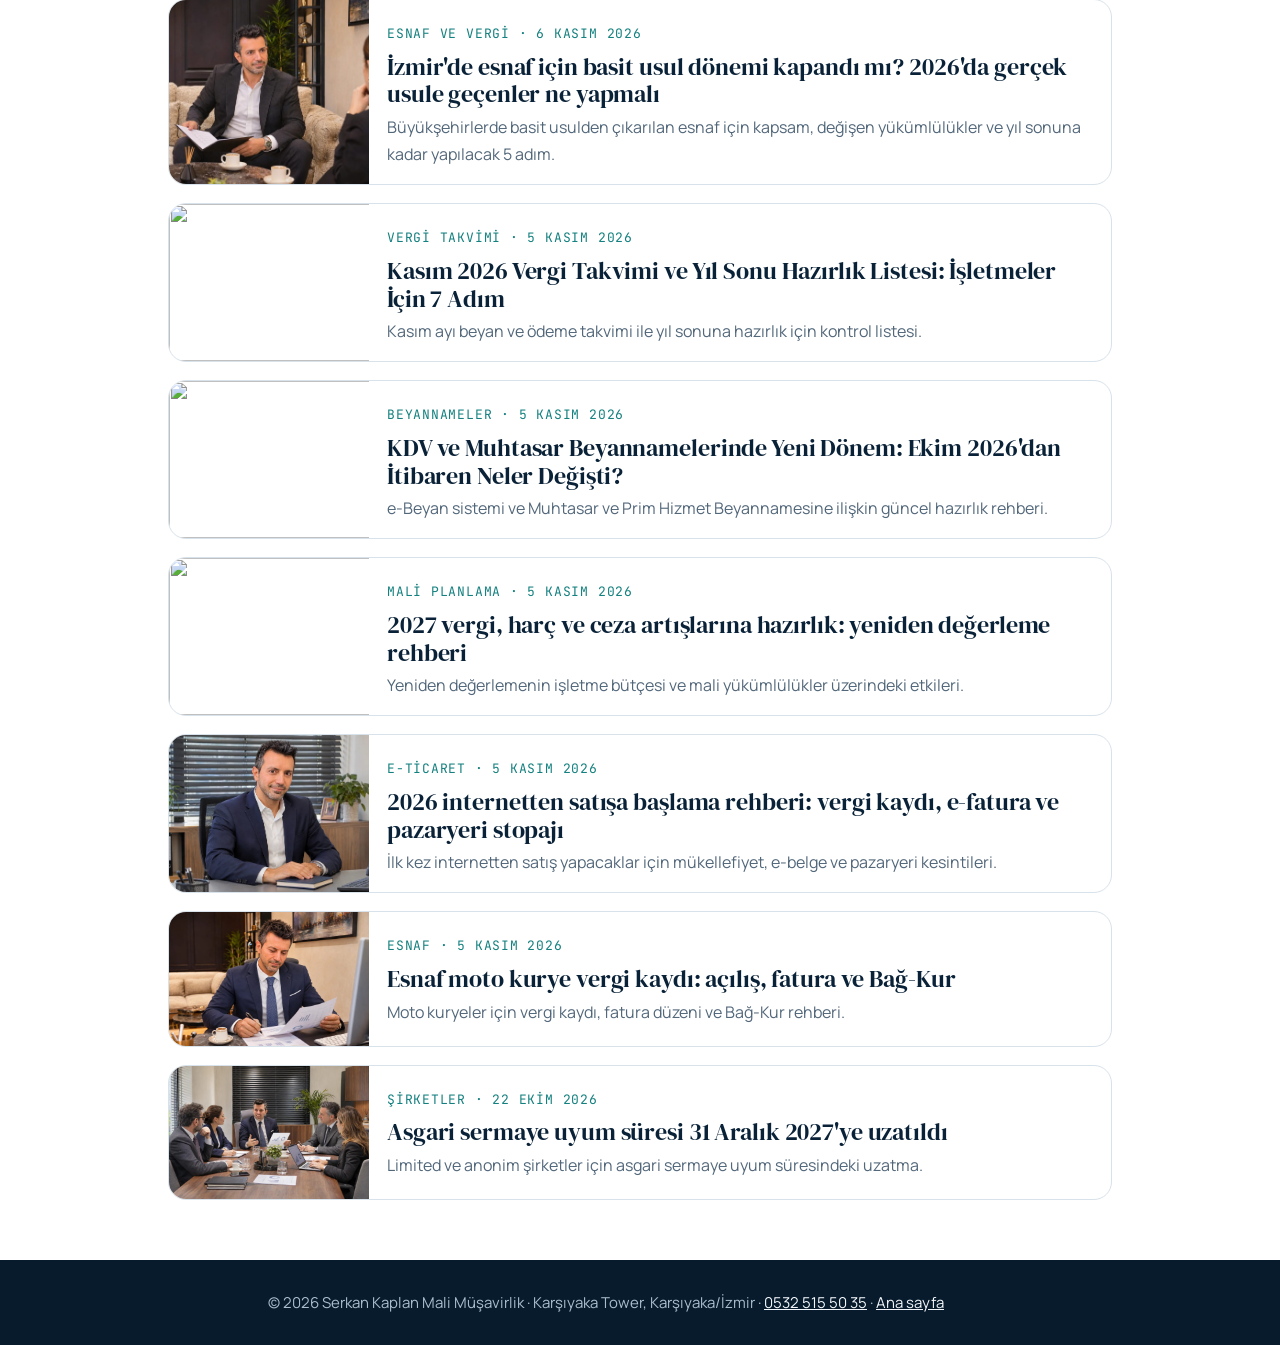
==== commit 8648dbdd: "Bizden Haberler: KDV iadesinde eksiklik yazısı takip rehber kartı" ====
--- a/haberler/index.html
+++ b/haberler/index.html
@@ -24,6 +24,7 @@
   <h1>Vergi, SGK ve mevzuat değişikliklerini sade bir dille anlatıyoruz</h1>
   <p class="lead">İzmir'de esnaf, şirketler ve farklı sektörler için güncel rehberler. Sorunuz varsa arayın: <a href="tel:+905325155035"><b>0532 515 50 35</b></a></p>
 <div class="list">
+  <a class="card" href="https://serkan-kaplan.lemony-fern-1702.chatgpt.site/yazilar/kdv-iadesinde-eksiklik-yazisi-nasil-takip-edilir-belge-ve-cevap-kontrol-listesi-c81b0a4e"><img src="https://serkan-kaplan.lemony-fern-1702.chatgpt.site/media/a1d408a3-33ec-4925-b0f7-ef8b07ac8a83.png" alt="Temsili KDV iade takip dosyası, yazı, kontrol listesi, hesap makinesi ve dizüstü bilgisayar; yapay zekâyla üretilmiş görsel." loading="lazy" width="1200" height="800"><div><span class="meta">KDV iadesi · <time datetime="2026-11-25">25 Kasım 2026</time></span><h3>KDV iadesinde eksiklik yazısı nasıl takip edilir? Belge ve cevap kontrol listesi</h3><p>Vergi dairesinin istediği belgeleri dönem, talep ve cevap eki bazında izlemek; açık konuları tamamlanmış işlemlerden ayırmak için pratik rehber.</p></div></a>
   <a class="card" href="https://serkan-kaplan.lemony-fern-1702.chatgpt.site/yazilar/ucret-hesap-pusulasi-nasil-kontrol-edilir-ucret-ekleri-kesintiler-ve-net-odeme-56c072bb"><img src="https://serkan-kaplan.lemony-fern-1702.chatgpt.site/media/74ca449f-51fe-4b14-890d-4d8e20f44eb4.png" alt="Temsili ücret hesap belgeleri, hesap makinesi ve ödeme ekranlı dizüstü bilgisayar; yapay zekâyla üretilmiş görsel." loading="lazy" width="1200" height="800"><div><span class="meta">Bordro ve personel · <time datetime="2026-11-23">23 Kasım 2026</time></span><h3>Ücret hesap pusulası nasıl kontrol edilir? Ücret ekleri, kesintiler ve net ödeme</h3><p>Ücret hesap pusulasını puantaj, avans ve ödeme kayıtlarıyla karşılaştırmak için işletmelere pratik bir aylık kontrol listesi.</p></div></a>
   <a class="card" href="https://serkan-kaplan.lemony-fern-1702.chatgpt.site/yazilar/e-ticarette-iade-ve-iptal-kayitlari-siparis-belge-ve-odeme-nasil-eslestirilir-05802446"><img src="https://serkan-kaplan.lemony-fern-1702.chatgpt.site/media/89c95259-2755-4968-913d-73de9b656b07.png" alt="İade paketi, temsili sipariş ekranı, belge ve hesap makinesi; yapay zekâyla üretilmiş görsel." loading="lazy" width="1200" height="800"><div><span class="meta">E-ticaret ve muhasebe · <time datetime="2026-11-22">22 Kasım 2026</time></span><h3>E-ticarette iade ve iptal kayıtları: sipariş, belge ve ödeme nasıl eşleştirilir?</h3><p>İptal edilen veya iade gelen siparişlerde satış belgesi, stok hareketi, ödeme iadesi ve pazaryeri kesintilerini ayrı izlemek için kontrol listesi.</p></div></a>
   <a class="card" href="https://serkan-kaplan.lemony-fern-1702.chatgpt.site/yazilar/sahis-isletmesinde-isyeri-adres-degisikligi-vergi-bildirimi-ve-belge-kontrol-listesi-6ce2bd95"><img src="https://serkan-kaplan.lemony-fern-1702.chatgpt.site/media/a481dff3-4926-4023-a026-63619287bc57.png" alt="Yeni ofiste anahtar, belge dosyası, kontrol listesi ve taşınma kutusu; yapay zekâyla üretilmiş temsili görsel." loading="lazy" width="1200" height="800"><div><span class="meta">İşyeri ve vergi · <time datetime="2026-11-21">21 Kasım 2026</time></span><h3>Şahıs işletmesinde işyeri adres değişikliği: vergi bildirimi ve belge kontrol listesi</h3><p>Taşınırken vergi dairesi bildirimi, adres belgeleri, elektronik belge bilgileri ve işletme kayıtlarını birlikte kontrol etmek için pratik rehber.</p></div></a>
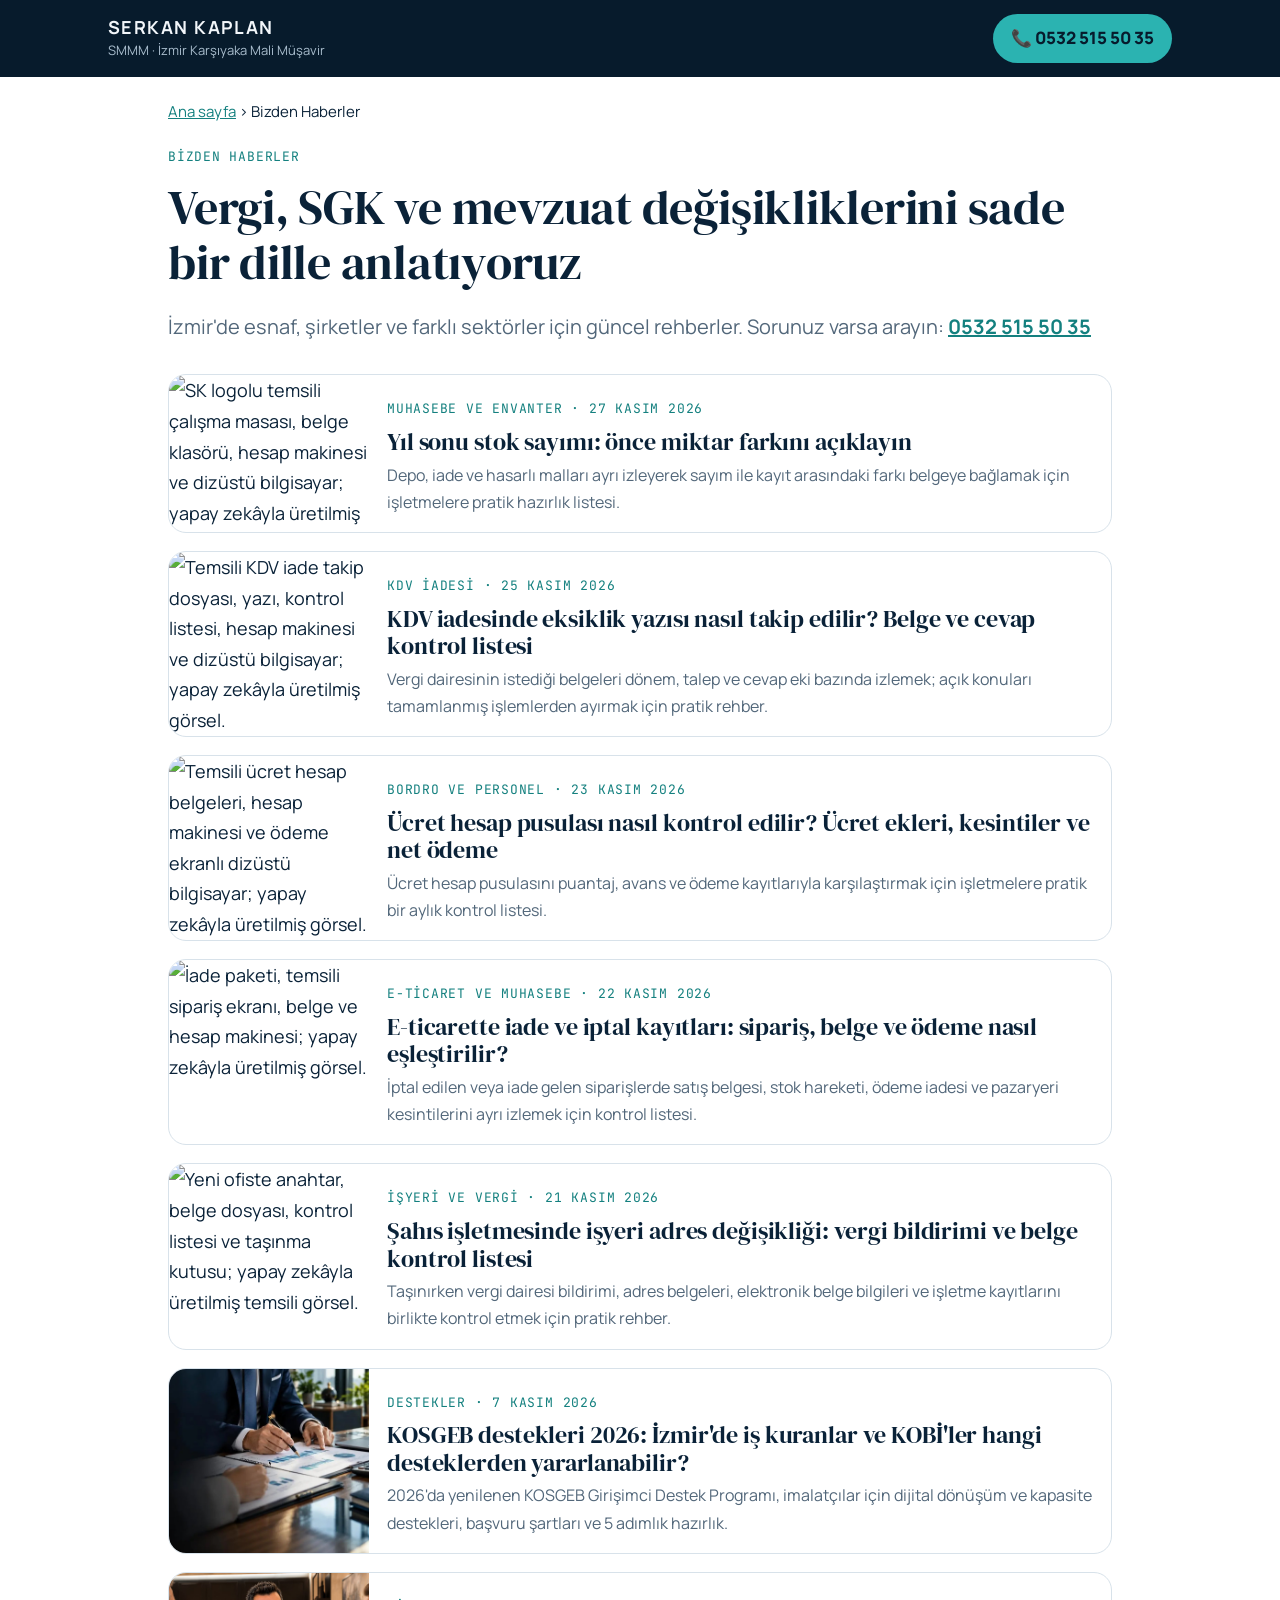
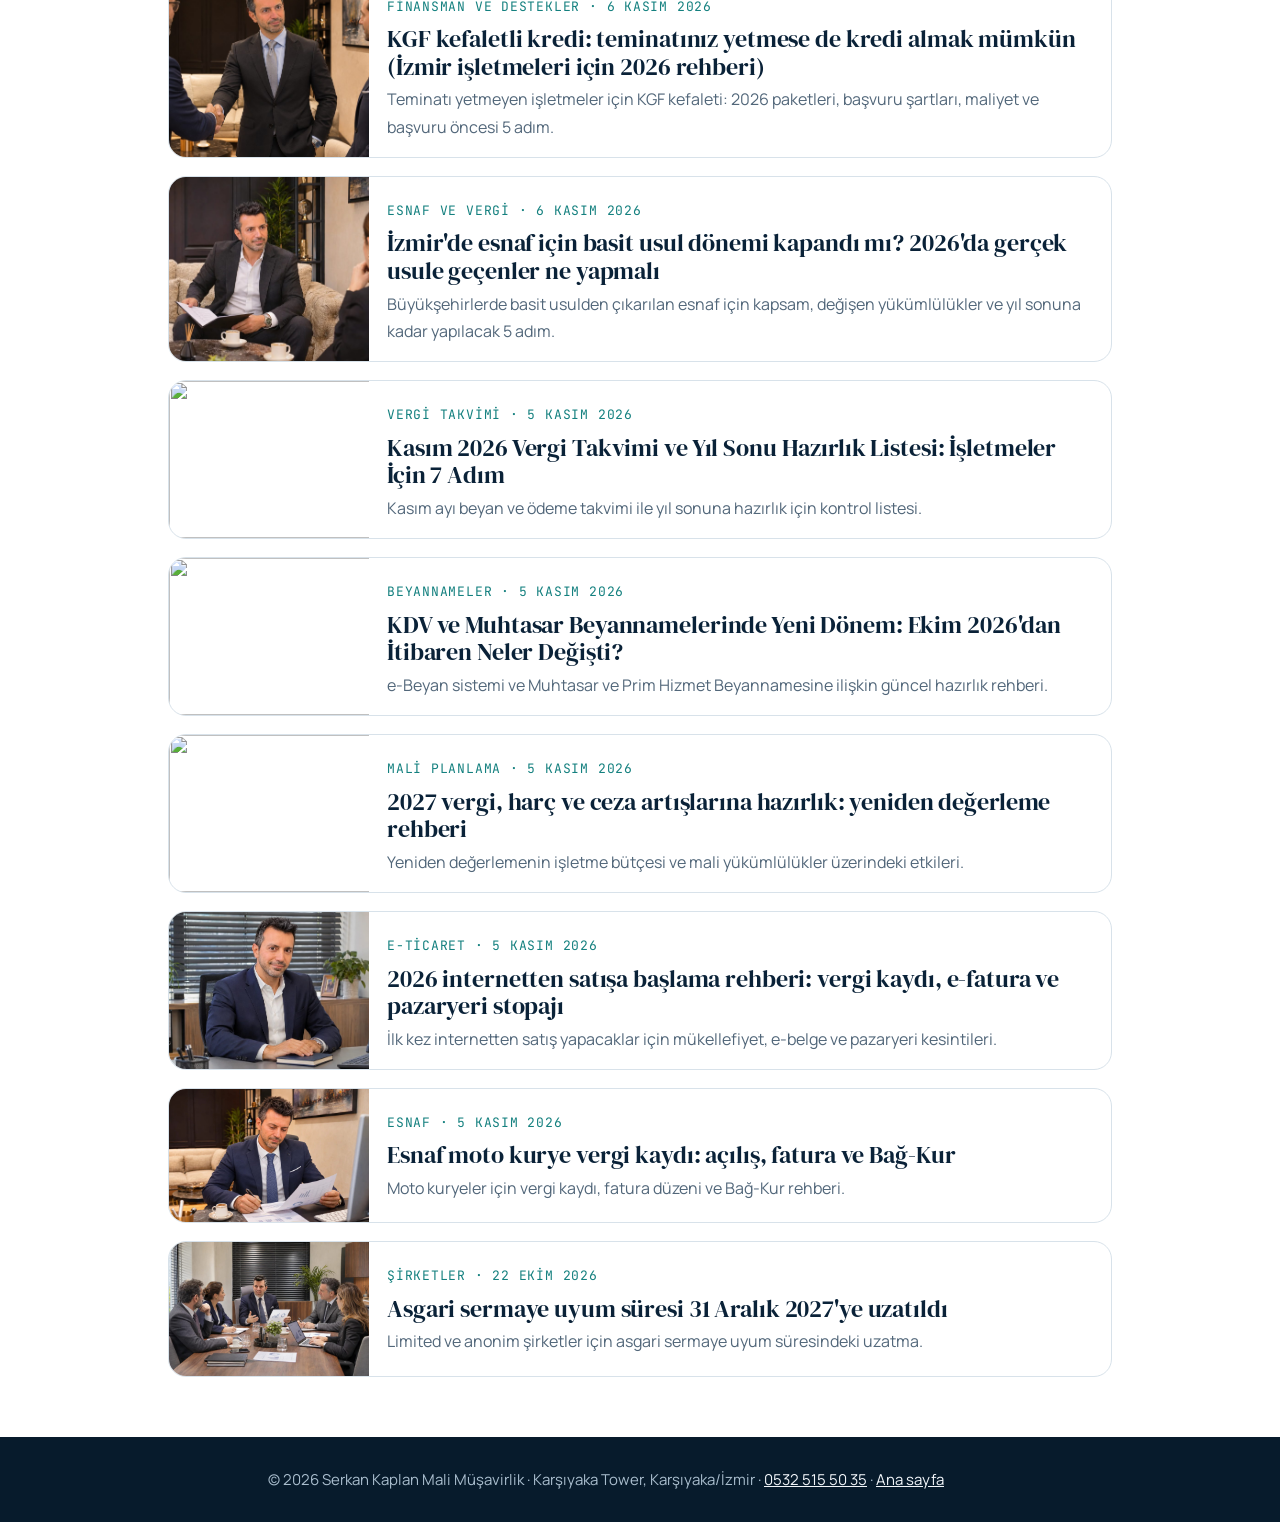
==== commit d4594335: "Add 27 November stock count guide news card" ====
--- a/haberler/index.html
+++ b/haberler/index.html
@@ -24,6 +24,7 @@
   <h1>Vergi, SGK ve mevzuat değişikliklerini sade bir dille anlatıyoruz</h1>
   <p class="lead">İzmir'de esnaf, şirketler ve farklı sektörler için güncel rehberler. Sorunuz varsa arayın: <a href="tel:+905325155035"><b>0532 515 50 35</b></a></p>
 <div class="list">
+  <a class="card" href="https://serkan-kaplan.lemony-fern-1702.chatgpt.site/yazilar/yil-sonu-stok-sayimi-once-miktar-farkini-aciklayin-7269e3ad"><img src="https://serkan-kaplan.lemony-fern-1702.chatgpt.site/media/abbb286d-8cbb-4e4c-b10a-3d552ae1dc29.png" alt="SK logolu temsili çalışma masası, belge klasörü, hesap makinesi ve dizüstü bilgisayar; yapay zekâyla üretilmiş görsel." loading="lazy" width="1200" height="800"><div><span class="meta">Muhasebe ve envanter · <time datetime="2026-11-27">27 Kasım 2026</time></span><h3>Yıl sonu stok sayımı: önce miktar farkını açıklayın</h3><p>Depo, iade ve hasarlı malları ayrı izleyerek sayım ile kayıt arasındaki farkı belgeye bağlamak için işletmelere pratik hazırlık listesi.</p></div></a>
   <a class="card" href="https://serkan-kaplan.lemony-fern-1702.chatgpt.site/yazilar/kdv-iadesinde-eksiklik-yazisi-nasil-takip-edilir-belge-ve-cevap-kontrol-listesi-c81b0a4e"><img src="https://serkan-kaplan.lemony-fern-1702.chatgpt.site/media/a1d408a3-33ec-4925-b0f7-ef8b07ac8a83.png" alt="Temsili KDV iade takip dosyası, yazı, kontrol listesi, hesap makinesi ve dizüstü bilgisayar; yapay zekâyla üretilmiş görsel." loading="lazy" width="1200" height="800"><div><span class="meta">KDV iadesi · <time datetime="2026-11-25">25 Kasım 2026</time></span><h3>KDV iadesinde eksiklik yazısı nasıl takip edilir? Belge ve cevap kontrol listesi</h3><p>Vergi dairesinin istediği belgeleri dönem, talep ve cevap eki bazında izlemek; açık konuları tamamlanmış işlemlerden ayırmak için pratik rehber.</p></div></a>
   <a class="card" href="https://serkan-kaplan.lemony-fern-1702.chatgpt.site/yazilar/ucret-hesap-pusulasi-nasil-kontrol-edilir-ucret-ekleri-kesintiler-ve-net-odeme-56c072bb"><img src="https://serkan-kaplan.lemony-fern-1702.chatgpt.site/media/74ca449f-51fe-4b14-890d-4d8e20f44eb4.png" alt="Temsili ücret hesap belgeleri, hesap makinesi ve ödeme ekranlı dizüstü bilgisayar; yapay zekâyla üretilmiş görsel." loading="lazy" width="1200" height="800"><div><span class="meta">Bordro ve personel · <time datetime="2026-11-23">23 Kasım 2026</time></span><h3>Ücret hesap pusulası nasıl kontrol edilir? Ücret ekleri, kesintiler ve net ödeme</h3><p>Ücret hesap pusulasını puantaj, avans ve ödeme kayıtlarıyla karşılaştırmak için işletmelere pratik bir aylık kontrol listesi.</p></div></a>
   <a class="card" href="https://serkan-kaplan.lemony-fern-1702.chatgpt.site/yazilar/e-ticarette-iade-ve-iptal-kayitlari-siparis-belge-ve-odeme-nasil-eslestirilir-05802446"><img src="https://serkan-kaplan.lemony-fern-1702.chatgpt.site/media/89c95259-2755-4968-913d-73de9b656b07.png" alt="İade paketi, temsili sipariş ekranı, belge ve hesap makinesi; yapay zekâyla üretilmiş görsel." loading="lazy" width="1200" height="800"><div><span class="meta">E-ticaret ve muhasebe · <time datetime="2026-11-22">22 Kasım 2026</time></span><h3>E-ticarette iade ve iptal kayıtları: sipariş, belge ve ödeme nasıl eşleştirilir?</h3><p>İptal edilen veya iade gelen siparişlerde satış belgesi, stok hareketi, ödeme iadesi ve pazaryeri kesintilerini ayrı izlemek için kontrol listesi.</p></div></a>
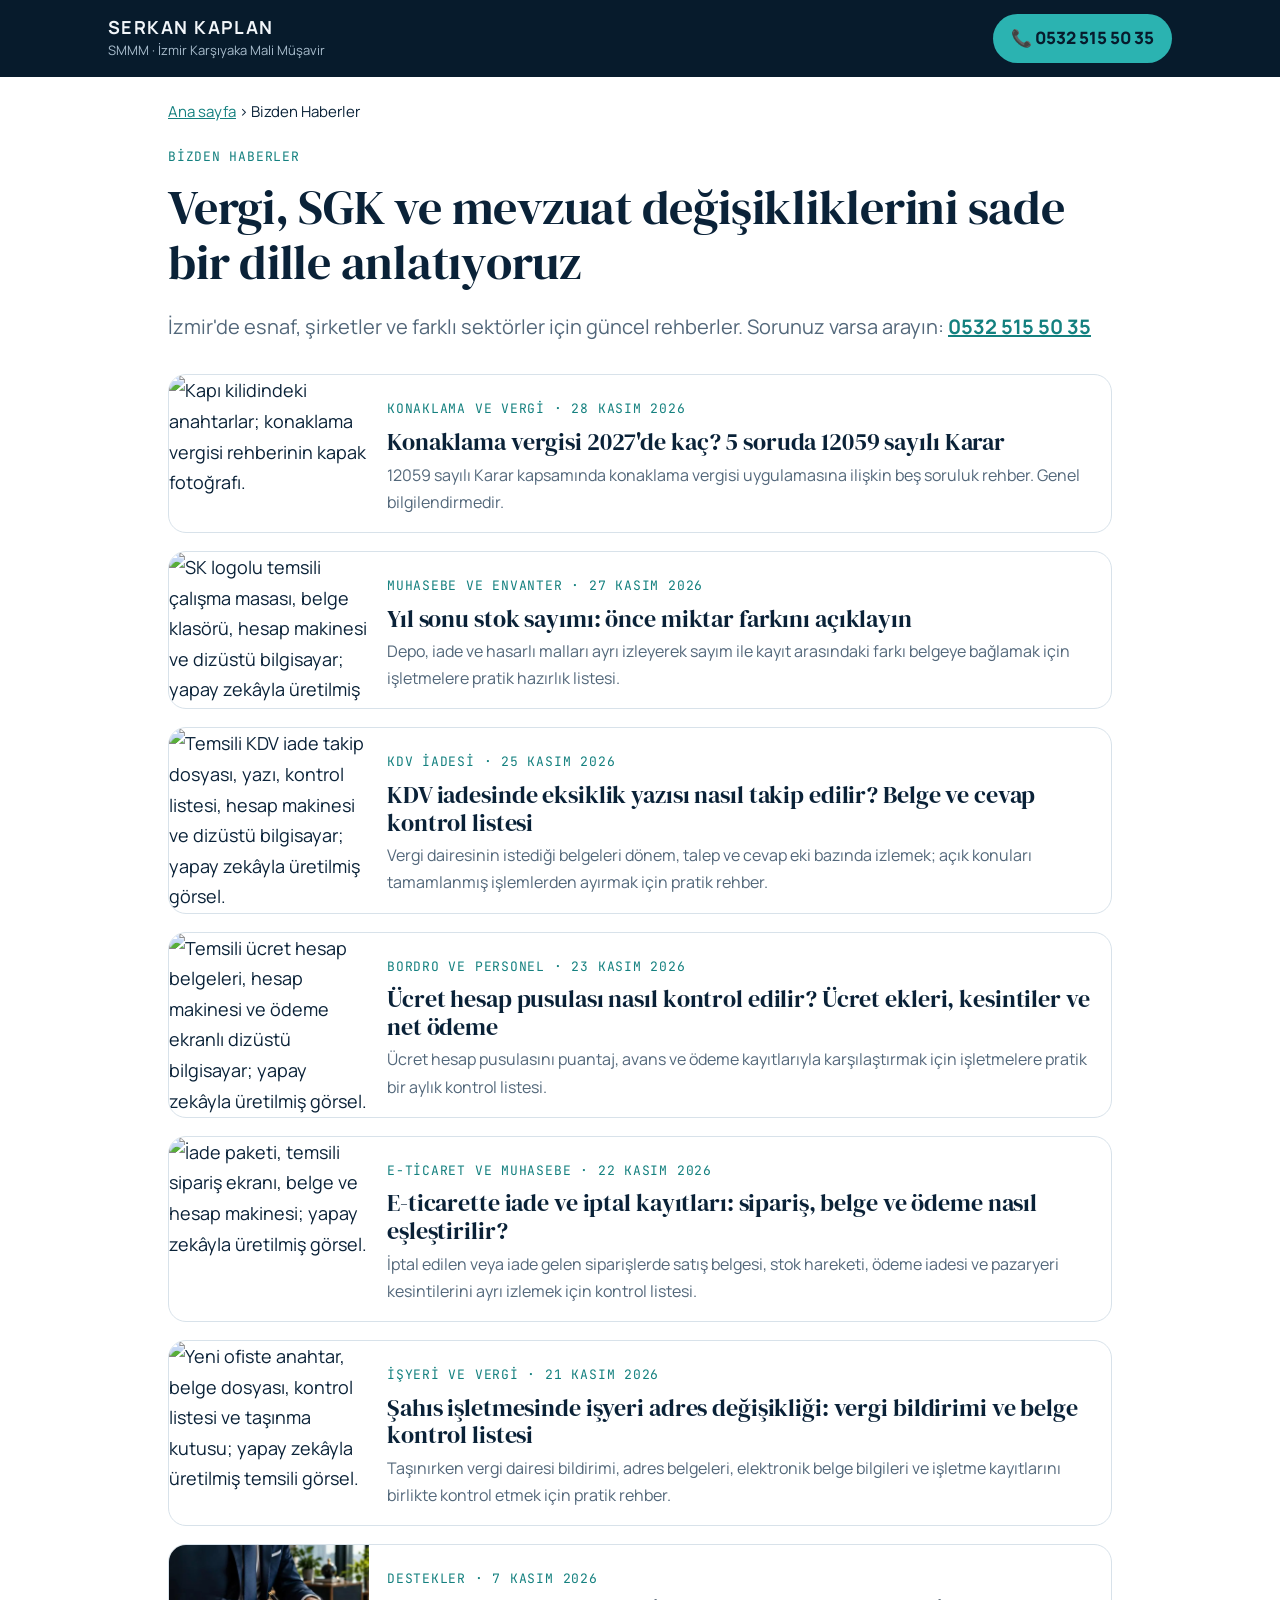
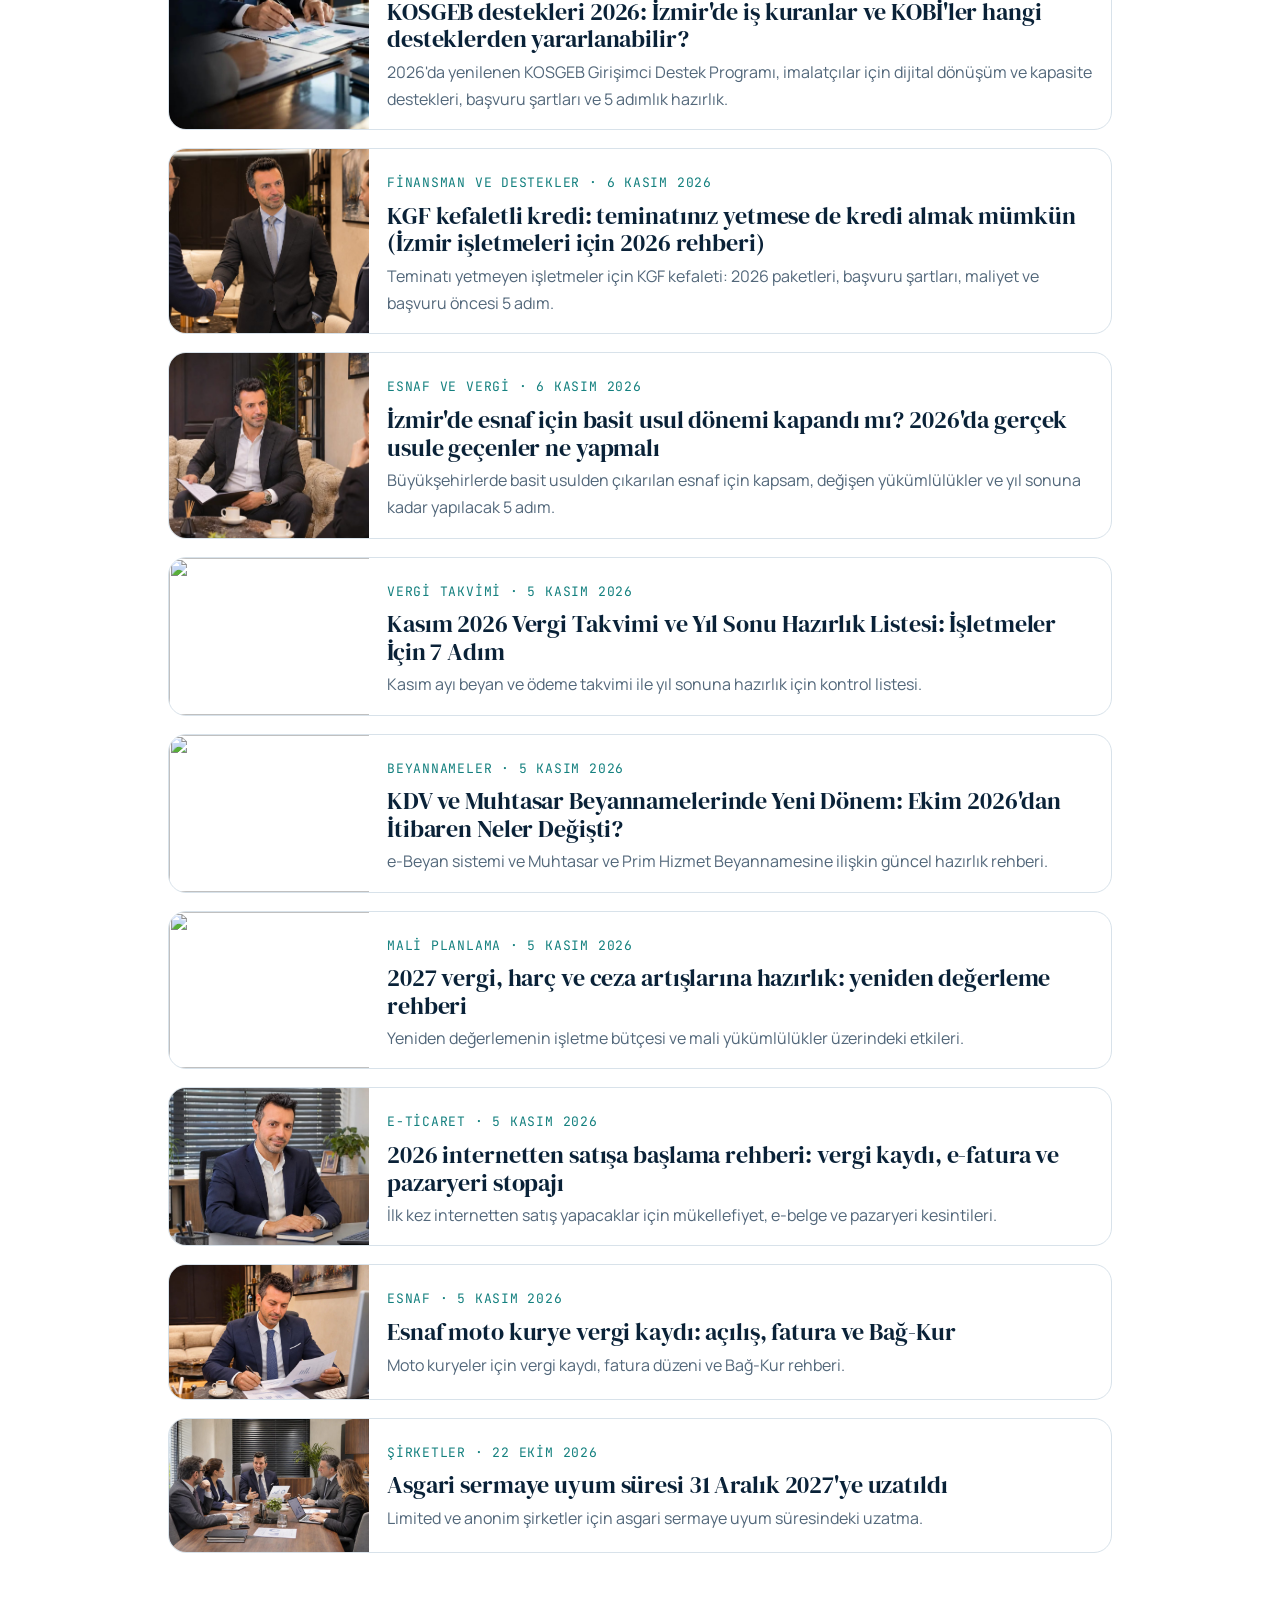
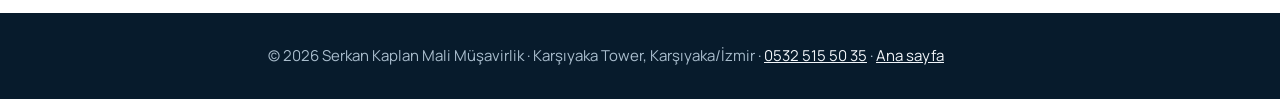
==== commit a7513af0: "Add 28 November accommodation tax guide card" ====
--- a/haberler/index.html
+++ b/haberler/index.html
@@ -24,6 +24,7 @@
   <h1>Vergi, SGK ve mevzuat değişikliklerini sade bir dille anlatıyoruz</h1>
   <p class="lead">İzmir'de esnaf, şirketler ve farklı sektörler için güncel rehberler. Sorunuz varsa arayın: <a href="tel:+905325155035"><b>0532 515 50 35</b></a></p>
 <div class="list">
+  <a class="card" href="https://serkan-kaplan.lemony-fern-1702.chatgpt.site/yazilar/konaklama-vergisi-2027-de-kac-5-soruda-12059-sayili-karar-2a5cfcb4"><img src="https://serkan-kaplan.lemony-fern-1702.chatgpt.site/media/7f392b4a-6f18-4ced-8c77-99a24e1eb874.jpg" alt="Kapı kilidindeki anahtarlar; konaklama vergisi rehberinin kapak fotoğrafı." loading="lazy" width="1200" height="800"><div><span class="meta">Konaklama ve vergi · <time datetime="2026-11-28">28 Kasım 2026</time></span><h3>Konaklama vergisi 2027&#x27;de kaç? 5 soruda 12059 sayılı Karar</h3><p>12059 sayılı Karar kapsamında konaklama vergisi uygulamasına ilişkin beş soruluk rehber. Genel bilgilendirmedir.</p></div></a>
   <a class="card" href="https://serkan-kaplan.lemony-fern-1702.chatgpt.site/yazilar/yil-sonu-stok-sayimi-once-miktar-farkini-aciklayin-7269e3ad"><img src="https://serkan-kaplan.lemony-fern-1702.chatgpt.site/media/abbb286d-8cbb-4e4c-b10a-3d552ae1dc29.png" alt="SK logolu temsili çalışma masası, belge klasörü, hesap makinesi ve dizüstü bilgisayar; yapay zekâyla üretilmiş görsel." loading="lazy" width="1200" height="800"><div><span class="meta">Muhasebe ve envanter · <time datetime="2026-11-27">27 Kasım 2026</time></span><h3>Yıl sonu stok sayımı: önce miktar farkını açıklayın</h3><p>Depo, iade ve hasarlı malları ayrı izleyerek sayım ile kayıt arasındaki farkı belgeye bağlamak için işletmelere pratik hazırlık listesi.</p></div></a>
   <a class="card" href="https://serkan-kaplan.lemony-fern-1702.chatgpt.site/yazilar/kdv-iadesinde-eksiklik-yazisi-nasil-takip-edilir-belge-ve-cevap-kontrol-listesi-c81b0a4e"><img src="https://serkan-kaplan.lemony-fern-1702.chatgpt.site/media/a1d408a3-33ec-4925-b0f7-ef8b07ac8a83.png" alt="Temsili KDV iade takip dosyası, yazı, kontrol listesi, hesap makinesi ve dizüstü bilgisayar; yapay zekâyla üretilmiş görsel." loading="lazy" width="1200" height="800"><div><span class="meta">KDV iadesi · <time datetime="2026-11-25">25 Kasım 2026</time></span><h3>KDV iadesinde eksiklik yazısı nasıl takip edilir? Belge ve cevap kontrol listesi</h3><p>Vergi dairesinin istediği belgeleri dönem, talep ve cevap eki bazında izlemek; açık konuları tamamlanmış işlemlerden ayırmak için pratik rehber.</p></div></a>
   <a class="card" href="https://serkan-kaplan.lemony-fern-1702.chatgpt.site/yazilar/ucret-hesap-pusulasi-nasil-kontrol-edilir-ucret-ekleri-kesintiler-ve-net-odeme-56c072bb"><img src="https://serkan-kaplan.lemony-fern-1702.chatgpt.site/media/74ca449f-51fe-4b14-890d-4d8e20f44eb4.png" alt="Temsili ücret hesap belgeleri, hesap makinesi ve ödeme ekranlı dizüstü bilgisayar; yapay zekâyla üretilmiş görsel." loading="lazy" width="1200" height="800"><div><span class="meta">Bordro ve personel · <time datetime="2026-11-23">23 Kasım 2026</time></span><h3>Ücret hesap pusulası nasıl kontrol edilir? Ücret ekleri, kesintiler ve net ödeme</h3><p>Ücret hesap pusulasını puantaj, avans ve ödeme kayıtlarıyla karşılaştırmak için işletmelere pratik bir aylık kontrol listesi.</p></div></a>
